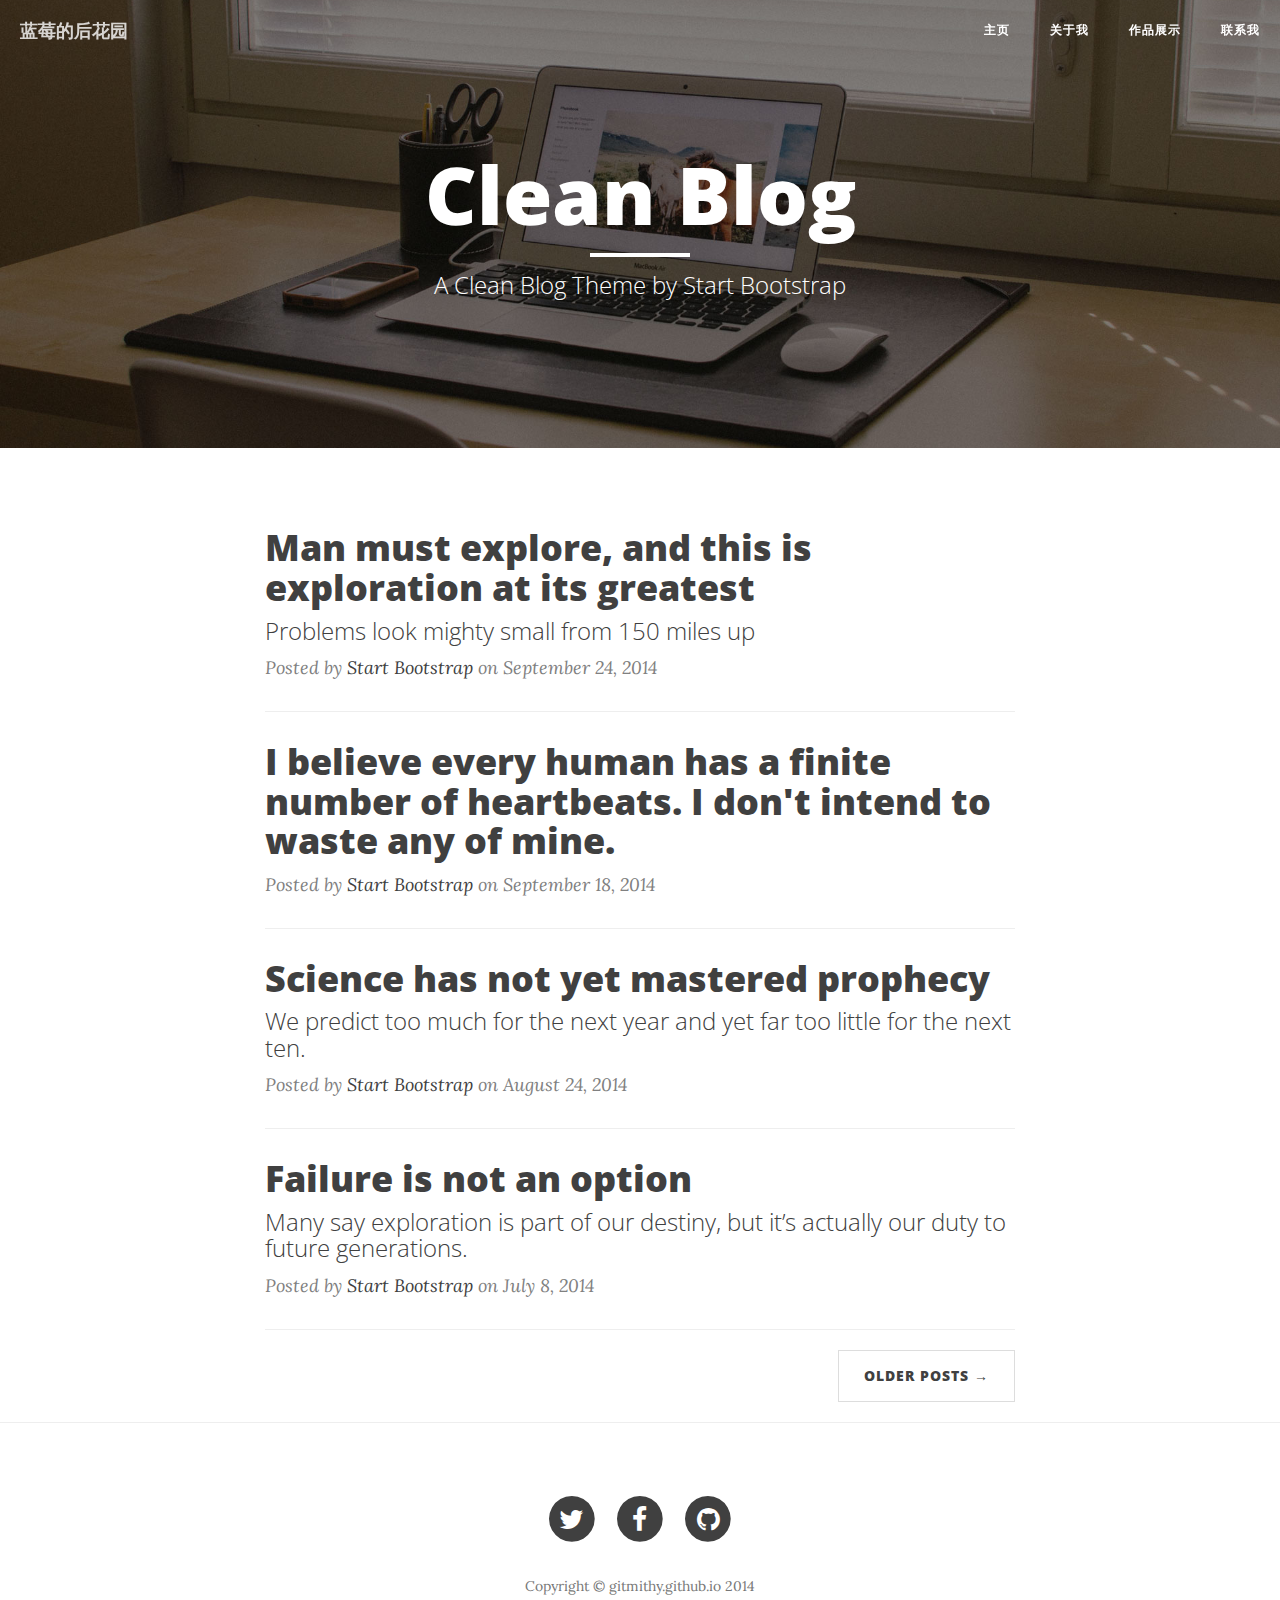
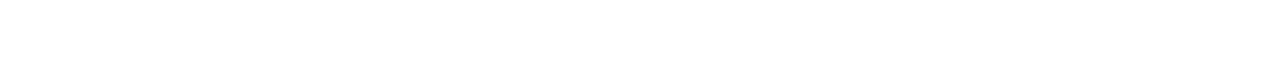
==== index.html @ e8bb73b5 "repair index" ====
<!DOCTYPE html>
<html lang="en">

<head>

    <meta charset="utf-8">
    <meta http-equiv="X-UA-Compatible" content="IE=edge">
    <meta name="viewport" content="width=device-width, initial-scale=1">
    <meta name="description" content="">
    <meta name="author" content="">

    <title>蓝莓铁匠</title>

    <!-- Bootstrap Core CSS -->
    <link href="css/bootstrap.min.css" rel="stylesheet">

    <!-- Custom CSS -->
    <link href="css/clean-blog.min.css" rel="stylesheet">

    <!-- Custom Fonts -->
    <link href="http://maxcdn.bootstrapcdn.com/font-awesome/4.1.0/css/font-awesome.min.css" rel="stylesheet" type="text/css">
    <link href='http://fonts.googleapis.com/css?family=Lora:400,700,400italic,700italic' rel='stylesheet' type='text/css'>
    <link href='http://fonts.googleapis.com/css?family=Open+Sans:300italic,400italic,600italic,700italic,800italic,400,300,600,700,800' rel='stylesheet' type='text/css'>

    <!-- HTML5 Shim and Respond.js IE8 support of HTML5 elements and media queries -->
    <!-- WARNING: Respond.js doesn't work if you view the page via file:// -->
    <!--[if lt IE 9]>
        <script src="https://oss.maxcdn.com/libs/html5shiv/3.7.0/html5shiv.js"></script>
        <script src="https://oss.maxcdn.com/libs/respond.js/1.4.2/respond.min.js"></script>
    <![endif]-->

</head>

<body>

    <!-- Navigation -->
    <nav class="navbar navbar-default navbar-custom navbar-fixed-top">
        <div class="container-fluid">
            <!-- Brand and toggle get grouped for better mobile display -->
            <div class="navbar-header page-scroll">
                <button type="button" class="navbar-toggle" data-toggle="collapse" data-target="#bs-example-navbar-collapse-1">
                    <span class="sr-only">Toggle navigation</span>
                    <span class="icon-bar"></span>
                    <span class="icon-bar"></span>
                    <span class="icon-bar"></span>
                </button>
                <a class="navbar-brand" href="index.html">蓝莓的后花园</a>
            </div>

            <!-- Collect the nav links, forms, and other content for toggling -->
            <div class="collapse navbar-collapse" id="bs-example-navbar-collapse-1">
                <ul class="nav navbar-nav navbar-right">
                    <li>
                        <a href="index.html">主页</a>
                    </li>
                    <li>
                        <a href="about.html">关于我</a>
                    </li>
                    <li>
                        <a href="post.html">作品展示</a>
                    </li>
                    <li>
                        <a href="contact.html">联系我</a>
                    </li>
                </ul>
            </div>
            <!-- /.navbar-collapse -->
        </div>
        <!-- /.container -->
    </nav>

    <!-- Page Header -->
    <!-- Set your background image for this header on the line below. -->
    <header class="intro-header" style="background-image: url('img/home-bg.jpg')">
        <div class="container">
            <div class="row">
                <div class="col-lg-8 col-lg-offset-2 col-md-10 col-md-offset-1">
                    <div class="site-heading">
                        <h1>Clean Blog</h1>
                        <hr class="small">
                        <span class="subheading">A Clean Blog Theme by Start Bootstrap</span>
                    </div>
                </div>
            </div>
        </div>
    </header>

    <!-- Main Content -->
    <div class="container">
        <div class="row">
            <div class="col-lg-8 col-lg-offset-2 col-md-10 col-md-offset-1">
                <div class="post-preview">
                    <a href="post.html">
                        <h2 class="post-title">
                            Man must explore, and this is exploration at its greatest
                        </h2>
                        <h3 class="post-subtitle">
                            Problems look mighty small from 150 miles up
                        </h3>
                    </a>
                    <p class="post-meta">Posted by <a href="#">Start Bootstrap</a> on September 24, 2014</p>
                </div>
                <hr>
                <div class="post-preview">
                    <a href="post.html">
                        <h2 class="post-title">
                            I believe every human has a finite number of heartbeats. I don't intend to waste any of mine.
                        </h2>
                    </a>
                    <p class="post-meta">Posted by <a href="#">Start Bootstrap</a> on September 18, 2014</p>
                </div>
                <hr>
                <div class="post-preview">
                    <a href="post.html">
                        <h2 class="post-title">
                            Science has not yet mastered prophecy
                        </h2>
                        <h3 class="post-subtitle">
                            We predict too much for the next year and yet far too little for the next ten.
                        </h3>
                    </a>
                    <p class="post-meta">Posted by <a href="#">Start Bootstrap</a> on August 24, 2014</p>
                </div>
                <hr>
                <div class="post-preview">
                    <a href="post.html">
                        <h2 class="post-title">
                            Failure is not an option
                        </h2>
                        <h3 class="post-subtitle">
                            Many say exploration is part of our destiny, but it’s actually our duty to future generations.
                        </h3>
                    </a>
                    <p class="post-meta">Posted by <a href="#">Start Bootstrap</a> on July 8, 2014</p>
                </div>
                <hr>
                <!-- Pager -->
                <ul class="pager">
                    <li class="next">
                        <a href="#">Older Posts &rarr;</a>
                    </li>
                </ul>
            </div>
        </div>
    </div>

    <hr>

    <!-- Footer -->
    <footer>
        <div class="container">
            <div class="row">
                <div class="col-lg-8 col-lg-offset-2 col-md-10 col-md-offset-1">
                    <ul class="list-inline text-center">
                        <li>
                            <a href="#">
                                <span class="fa-stack fa-lg">
                                    <i class="fa fa-circle fa-stack-2x"></i>
                                    <i class="fa fa-twitter fa-stack-1x fa-inverse"></i>
                                </span>
                            </a>
                        </li>
                        <li>
                            <a href="#">
                                <span class="fa-stack fa-lg">
                                    <i class="fa fa-circle fa-stack-2x"></i>
                                    <i class="fa fa-facebook fa-stack-1x fa-inverse"></i>
                                </span>
                            </a>
                        </li>
                        <li>
                            <a href="#">
                                <span class="fa-stack fa-lg">
                                    <i class="fa fa-circle fa-stack-2x"></i>
                                    <i class="fa fa-github fa-stack-1x fa-inverse"></i>
                                </span>
                            </a>
                        </li>
                    </ul>
                    <p class="copyright text-muted">Copyright &copy; gitmithy.github.io 2014</p>
                </div>
            </div>
        </div>
    </footer>

    <!-- jQuery -->
    <script src="js/jquery.js"></script>

    <!-- Bootstrap Core JavaScript -->
    <script src="js/bootstrap.min.js"></script>

    <!-- Custom Theme JavaScript -->
    <script src="js/clean-blog.min.js"></script>

</body>

</html>
---- css/clean-blog.min.css ----
/*!
 * Clean Blog v1.0.0 (http://startbootstrap.com)
 * Copyright 2014 Start Bootstrap
 * Licensed under Apache 2.0 (https://github.com/IronSummitMedia/startbootstrap/blob/gh-pages/LICENSE)
 */

body{font-family:Lora,'Times New Roman',serif;font-size:20px;color:#404040}p{line-height:1.5;margin:30px 0}p a{text-decoration:underline}h1,h2,h3,h4,h5,h6{font-family:'Open Sans','Helvetica Neue',Helvetica,Arial,sans-serif;font-weight:800}a{color:#404040}a:hover,a:focus{color:#0085a1}a img:hover,a img:focus{cursor:zoom-in}blockquote{color:gray;font-style:italic}hr.small{max-width:100px;margin:15px auto;border-width:4px;border-color:#fff}.navbar-custom{position:absolute;top:0;left:0;width:100%;z-index:3;font-family:'Open Sans','Helvetica Neue',Helvetica,Arial,sans-serif}.navbar-custom .navbar-brand{font-weight:800}.navbar-custom .nav li a{text-transform:uppercase;font-size:12px;font-weight:800;letter-spacing:1px}@media only screen and (min-width:768px){.navbar-custom{background:0 0;border-bottom:1px solid transparent}.navbar-custom .navbar-brand{color:#fff;padding:20px}.navbar-custom .navbar-brand:hover,.navbar-custom .navbar-brand:focus{color:rgba(255,255,255,.8)}.navbar-custom .nav li a{color:#fff;padding:20px}.navbar-custom .nav li a:hover,.navbar-custom .nav li a:focus{color:rgba(255,255,255,.8)}}@media only screen and (min-width:1170px){.navbar-custom{-webkit-transition:background-color .3s;-moz-transition:background-color .3s;transition:background-color .3s;-webkit-transform:translate3d(0,0,0);-moz-transform:translate3d(0,0,0);-ms-transform:translate3d(0,0,0);-o-transform:translate3d(0,0,0);transform:translate3d(0,0,0);-webkit-backface-visibility:hidden;backface-visibility:hidden}.navbar-custom.is-fixed{position:fixed;top:-61px;background-color:rgba(255,255,255,.9);border-bottom:1px solid #f2f2f2;-webkit-transition:-webkit-transform .3s;-moz-transition:-moz-transform .3s;transition:transform .3s}.navbar-custom.is-fixed .navbar-brand{color:#404040}.navbar-custom.is-fixed .navbar-brand:hover,.navbar-custom.is-fixed .navbar-brand:focus{color:#0085a1}.navbar-custom.is-fixed .nav li a{color:#404040}.navbar-custom.is-fixed .nav li a:hover,.navbar-custom.is-fixed .nav li a:focus{color:#0085a1}.navbar-custom.is-visible{-webkit-transform:translate3d(0,100%,0);-moz-transform:translate3d(0,100%,0);-ms-transform:translate3d(0,100%,0);-o-transform:translate3d(0,100%,0);transform:translate3d(0,100%,0)}}.intro-header{background-color:gray;background:no-repeat center center;background-attachment:scroll;-webkit-background-size:cover;-moz-background-size:cover;background-size:cover;-o-background-size:cover;margin-bottom:50px}.intro-header .site-heading,.intro-header .post-heading,.intro-header .page-heading{padding:100px 0 50px;color:#fff}@media only screen and (min-width:768px){.intro-header .site-heading,.intro-header .post-heading,.intro-header .page-heading{padding:150px 0}}.intro-header .site-heading,.intro-header .page-heading{text-align:center}.intro-header .site-heading h1,.intro-header .page-heading h1{margin-top:0;font-size:50px}.intro-header .site-heading .subheading,.intro-header .page-heading .subheading{font-size:24px;line-height:1.1;display:block;font-family:'Open Sans','Helvetica Neue',Helvetica,Arial,sans-serif;font-weight:300;margin:10px 0 0}@media only screen and (min-width:768px){.intro-header .site-heading h1,.intro-header .page-heading h1{font-size:80px}}.intro-header .post-heading h1{font-size:35px}.intro-header .post-heading .subheading,.intro-header .post-heading .meta{line-height:1.1;display:block}.intro-header .post-heading .subheading{font-family:'Open Sans','Helvetica Neue',Helvetica,Arial,sans-serif;font-size:24px;margin:10px 0 30px;font-weight:600}.intro-header .post-heading .meta{font-family:Lora,'Times New Roman',serif;font-style:italic;font-weight:300;font-size:20px}.intro-header .post-heading .meta a{color:#fff}@media only screen and (min-width:768px){.intro-header .post-heading h1{font-size:55px}.intro-header .post-heading .subheading{font-size:30px}}.post-preview>a{color:#404040}.post-preview>a:hover,.post-preview>a:focus{text-decoration:none;color:#0085a1}.post-preview>a>.post-title{font-size:30px;margin-top:30px;margin-bottom:10px}.post-preview>a>.post-subtitle{margin:0;font-weight:300;margin-bottom:10px}.post-preview>.post-meta{color:gray;font-size:18px;font-style:italic;margin-top:0}.post-preview>.post-meta>a{text-decoration:none;color:#404040}.post-preview>.post-meta>a:hover,.post-preview>.post-meta>a:focus{color:#0085a1;text-decoration:underline}@media only screen and (min-width:768px){.post-preview>a>.post-title{font-size:36px}}.section-heading{font-size:36px;margin-top:60px;font-weight:700}.caption{text-align:center;font-size:14px;padding:10px;font-style:italic;margin:0;display:block;border-bottom-right-radius:5px;border-bottom-left-radius:5px}footer{padding:50px 0 65px}footer .list-inline{margin:0;padding:0}footer .copyright{font-size:14px;text-align:center;margin-bottom:0}.floating-label-form-group{font-size:14px;position:relative;margin-bottom:0;padding-bottom:.5em;border-bottom:1px solid #eee}.floating-label-form-group input,.floating-label-form-group textarea{z-index:1;position:relative;padding-right:0;padding-left:0;border:none;border-radius:0;font-size:1.5em;background:0 0;box-shadow:none!important;resize:none}.floating-label-form-group label{display:block;z-index:0;position:relative;top:2em;margin:0;font-size:.85em;line-height:1.764705882em;vertical-align:middle;vertical-align:baseline;opacity:0;-webkit-transition:top .3s ease,opacity .3s ease;-moz-transition:top .3s ease,opacity .3s ease;-ms-transition:top .3s ease,opacity .3s ease;transition:top .3s ease,opacity .3s ease}.floating-label-form-group::not(:first-child){padding-left:14px;border-left:1px solid #eee}.floating-label-form-group-with-value label{top:0;opacity:1}.floating-label-form-group-with-focus label{color:#0085a1}form .row:first-child .floating-label-form-group{border-top:1px solid #eee}.btn{font-family:'Open Sans','Helvetica Neue',Helvetica,Arial,sans-serif;text-transform:uppercase;font-size:14px;font-weight:800;letter-spacing:1px;border-radius:0;padding:15px 25px}.btn-lg{font-size:16px;padding:25px 35px}.btn-default:hover,.btn-default:focus{background-color:#0085a1;border:1px solid #0085a1;color:#fff}.pager{margin:20px 0 0}.pager li>a,.pager li>span{font-family:'Open Sans','Helvetica Neue',Helvetica,Arial,sans-serif;text-transform:uppercase;font-size:14px;font-weight:800;letter-spacing:1px;padding:15px 25px;background-color:#fff;border-radius:0}.pager li>a:hover,.pager li>a:focus{color:#fff;background-color:#0085a1;border:1px solid #0085a1}.pager .disabled>a,.pager .disabled>a:hover,.pager .disabled>a:focus,.pager .disabled>span{color:gray;background-color:#404040;cursor:not-allowed}::-moz-selection{color:#fff;text-shadow:none;background:#0085a1}::selection{color:#fff;text-shadow:none;background:#0085a1}img::selection{color:#fff;background:0 0}img::-moz-selection{color:#fff;background:0 0}body{webkit-tap-highlight-color:#0085a1}
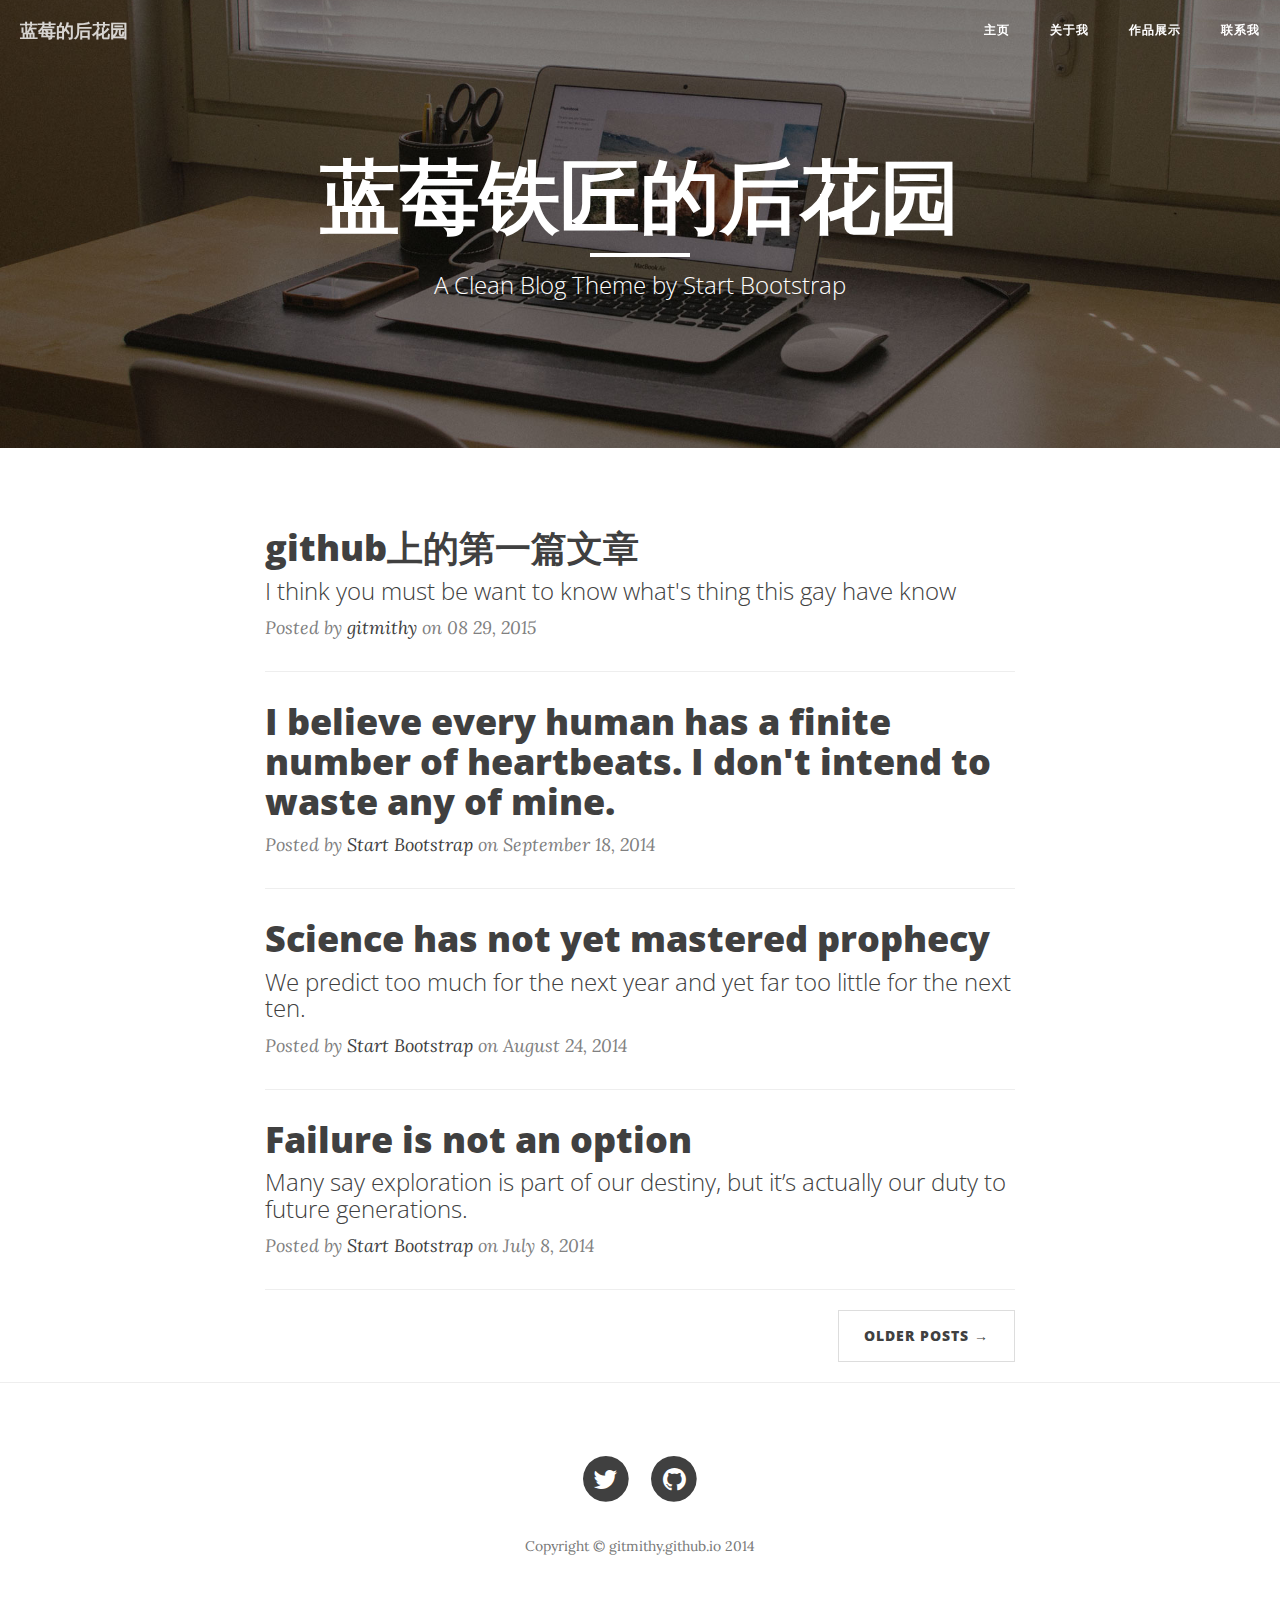
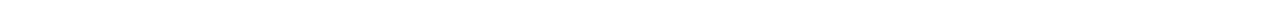
==== commit de7a65b3: "repair" ====
--- a/index.html
+++ b/index.html
@@ -76,7 +76,7 @@
             <div class="row">
                 <div class="col-lg-8 col-lg-offset-2 col-md-10 col-md-offset-1">
                     <div class="site-heading">
-                        <h1>Clean Blog</h1>
+                        <h1>蓝莓铁匠的后花园</h1>
                         <hr class="small">
                         <span class="subheading">A Clean Blog Theme by Start Bootstrap</span>
                     </div>
@@ -92,13 +92,13 @@
                 <div class="post-preview">
                     <a href="post.html">
                         <h2 class="post-title">
-                            Man must explore, and this is exploration at its greatest
+                            github上的第一篇文章
                         </h2>
                         <h3 class="post-subtitle">
-                            Problems look mighty small from 150 miles up
+                            I think you must be want to know what's thing this gay have know 
                         </h3>
                     </a>
-                    <p class="post-meta">Posted by <a href="#">Start Bootstrap</a> on September 24, 2014</p>
+                    <p class="post-meta">Posted by <a href="#">gitmithy</a> on 08 29, 2015</p>
                 </div>
                 <hr>
                 <div class="post-preview">
@@ -160,14 +160,7 @@
                                 </span>
                             </a>
                         </li>
-                        <li>
-                            <a href="#">
-                                <span class="fa-stack fa-lg">
-                                    <i class="fa fa-circle fa-stack-2x"></i>
-                                    <i class="fa fa-facebook fa-stack-1x fa-inverse"></i>
-                                </span>
-                            </a>
-                        </li>
+
                         <li>
                             <a href="#">
                                 <span class="fa-stack fa-lg">
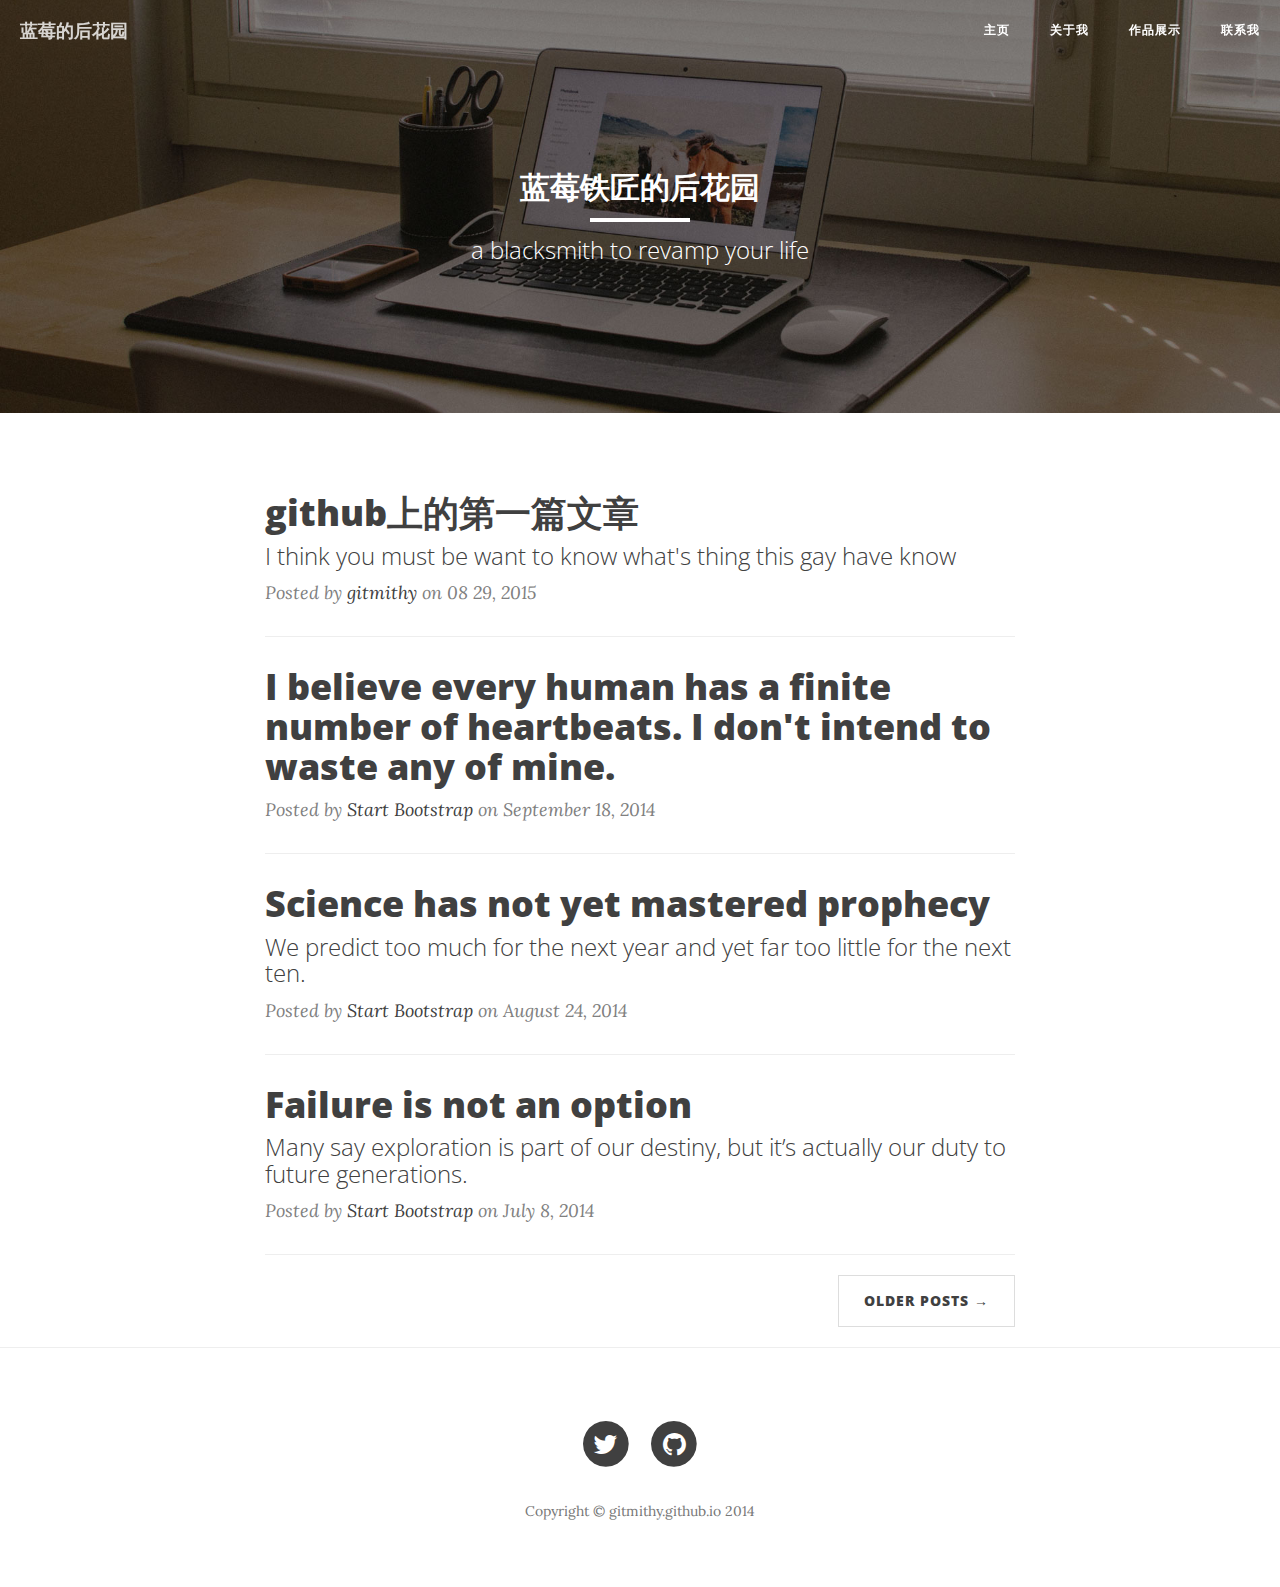
==== commit 72be0373: "repair" ====
--- a/index.html
+++ b/index.html
@@ -2,9 +2,10 @@
 <html lang="en">
 
 <head>
-
+	<link rel="shortcut icon" href="/favicon.ico">
     <meta charset="utf-8">
     <meta http-equiv="X-UA-Compatible" content="IE=edge">
+    	
     <meta name="viewport" content="width=device-width, initial-scale=1">
     <meta name="description" content="">
     <meta name="author" content="">
@@ -76,9 +77,9 @@
             <div class="row">
                 <div class="col-lg-8 col-lg-offset-2 col-md-10 col-md-offset-1">
                     <div class="site-heading">
-                        <h1>蓝莓铁匠的后花园</h1>
+                        <h2>蓝莓铁匠的后花园</h2>
                         <hr class="small">
-                        <span class="subheading">A Clean Blog Theme by Start Bootstrap</span>
+                        <span class="subheading">a blacksmith to revamp your life</span>
                     </div>
                 </div>
             </div>
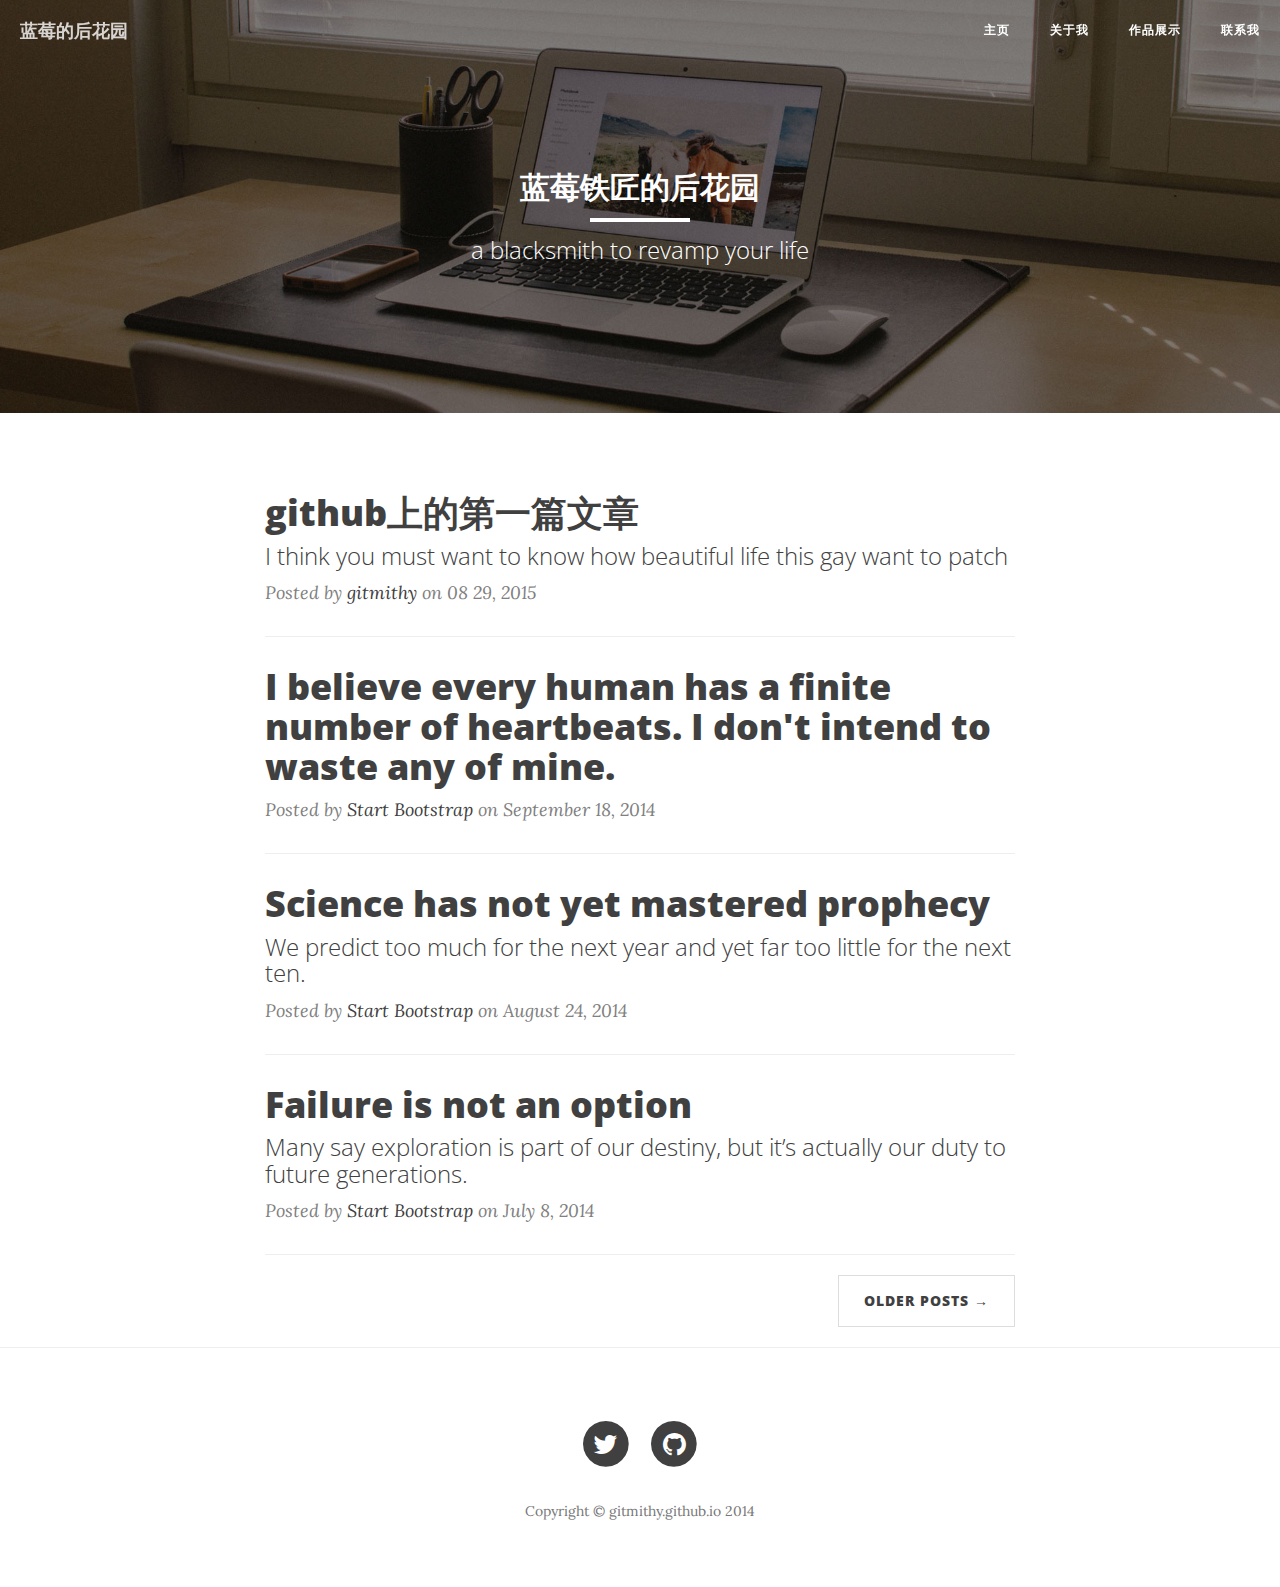
==== commit b1f8b8ba: "add" ====
--- a/index.html
+++ b/index.html
@@ -96,7 +96,7 @@
                             github上的第一篇文章
                         </h2>
                         <h3 class="post-subtitle">
-                            I think you must be want to know what's thing this gay have know 
+                            I think you must want to know how beautiful life this gay want to patch  
                         </h3>
                     </a>
                     <p class="post-meta">Posted by <a href="#">gitmithy</a> on 08 29, 2015</p>
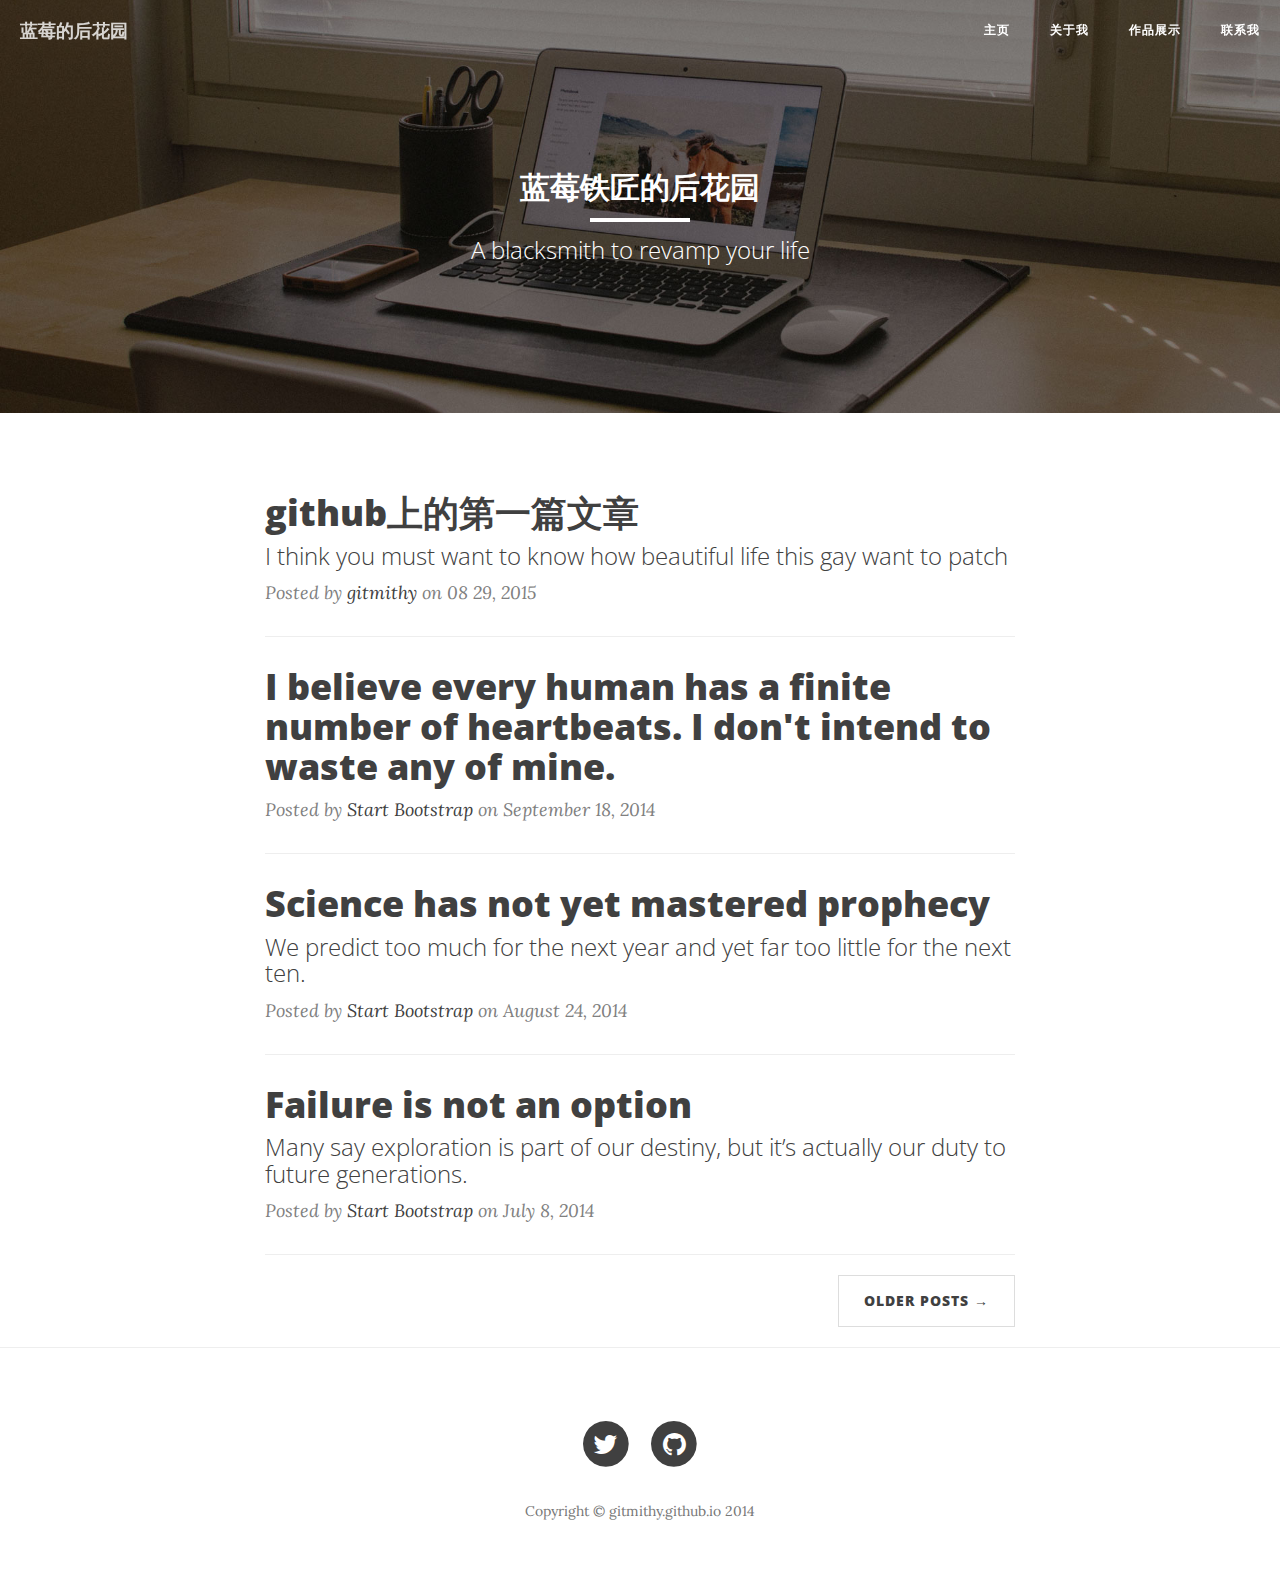
==== commit 92d06270: "add" ====
--- a/index.html
+++ b/index.html
@@ -79,7 +79,7 @@
                     <div class="site-heading">
                         <h2>蓝莓铁匠的后花园</h2>
                         <hr class="small">
-                        <span class="subheading">a blacksmith to revamp your life</span>
+                        <span class="subheading">A blacksmith to revamp your life</span>
                     </div>
                 </div>
             </div>
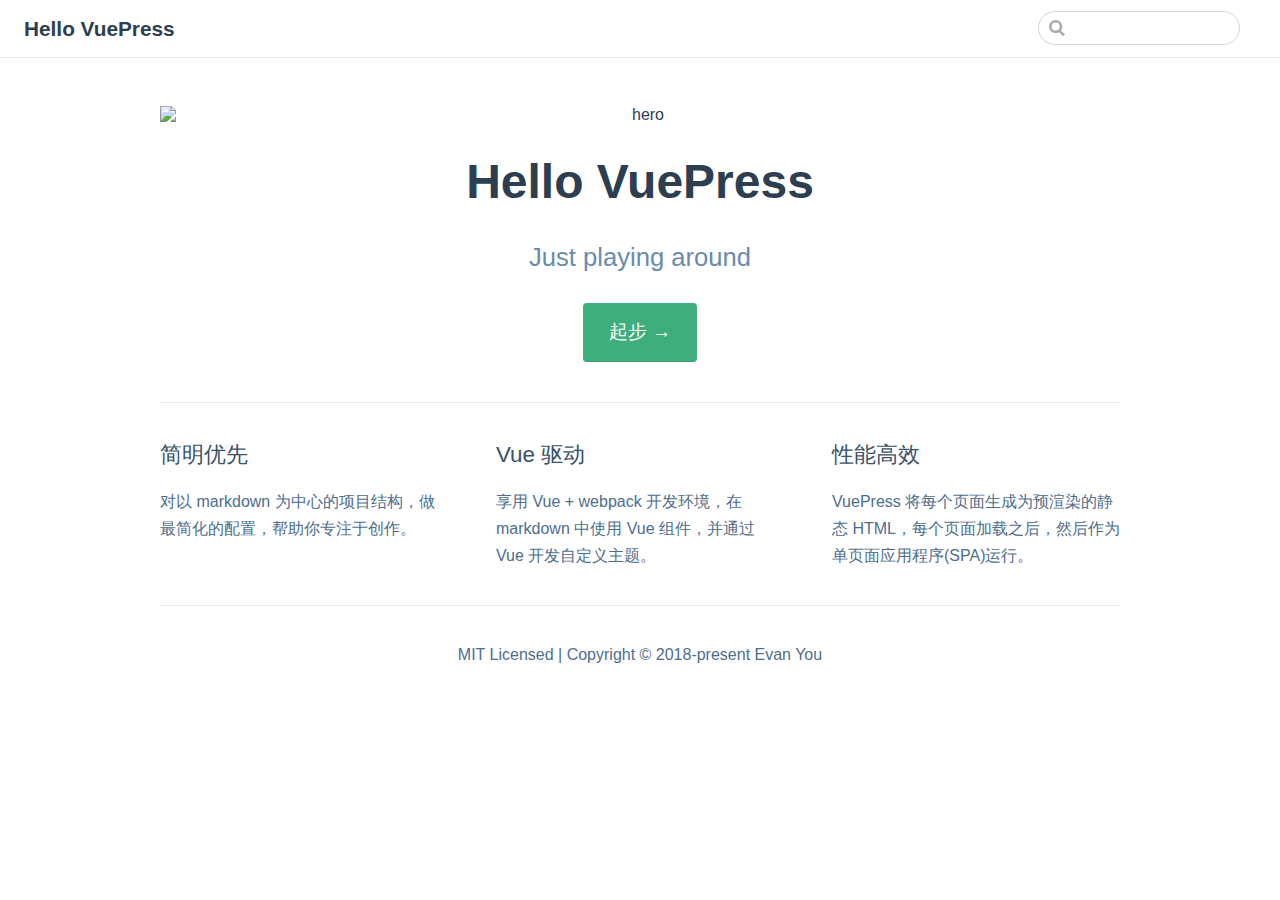
==== commit cea5b4b3: "new vue press" ====
--- a/index.html
+++ b/index.html
@@ -1,191 +1,21 @@
 <!DOCTYPE html>
-<html lang="en">
-
-<head>
-	<link rel="shortcut icon" href="/favicon.ico">
+<html lang="en-US">
+  <head>
     <meta charset="utf-8">
-    <meta http-equiv="X-UA-Compatible" content="IE=edge">
-    	
-    <meta name="viewport" content="width=device-width, initial-scale=1">
-    <meta name="description" content="">
-    <meta name="author" content="">
-
-    <title>蓝莓铁匠</title>
-
-    <!-- Bootstrap Core CSS -->
-    <link href="css/bootstrap.min.css" rel="stylesheet">
-
-    <!-- Custom CSS -->
-    <link href="css/clean-blog.min.css" rel="stylesheet">
-
-    <!-- Custom Fonts -->
-    <link href="http://maxcdn.bootstrapcdn.com/font-awesome/4.1.0/css/font-awesome.min.css" rel="stylesheet" type="text/css">
-    <link href='http://fonts.googleapis.com/css?family=Lora:400,700,400italic,700italic' rel='stylesheet' type='text/css'>
-    <link href='http://fonts.googleapis.com/css?family=Open+Sans:300italic,400italic,600italic,700italic,800italic,400,300,600,700,800' rel='stylesheet' type='text/css'>
-
-    <!-- HTML5 Shim and Respond.js IE8 support of HTML5 elements and media queries -->
-    <!-- WARNING: Respond.js doesn't work if you view the page via file:// -->
-    <!--[if lt IE 9]>
-        <script src="https://oss.maxcdn.com/libs/html5shiv/3.7.0/html5shiv.js"></script>
-        <script src="https://oss.maxcdn.com/libs/respond.js/1.4.2/respond.min.js"></script>
-    <![endif]-->
-
-</head>
-
-<body>
-
-    <!-- Navigation -->
-    <nav class="navbar navbar-default navbar-custom navbar-fixed-top">
-        <div class="container-fluid">
-            <!-- Brand and toggle get grouped for better mobile display -->
-            <div class="navbar-header page-scroll">
-                <button type="button" class="navbar-toggle" data-toggle="collapse" data-target="#bs-example-navbar-collapse-1">
-                    <span class="sr-only">Toggle navigation</span>
-                    <span class="icon-bar"></span>
-                    <span class="icon-bar"></span>
-                    <span class="icon-bar"></span>
-                </button>
-                <a class="navbar-brand" href="index.html">蓝莓的后花园</a>
-            </div>
-
-            <!-- Collect the nav links, forms, and other content for toggling -->
-            <div class="collapse navbar-collapse" id="bs-example-navbar-collapse-1">
-                <ul class="nav navbar-nav navbar-right">
-                    <li>
-                        <a href="index.html">主页</a>
-                    </li>
-                    <li>
-                        <a href="about.html">关于我</a>
-                    </li>
-                    <li>
-                        <a href="post.html">作品展示</a>
-                    </li>
-                    <li>
-                        <a href="contact.html">联系我</a>
-                    </li>
-                </ul>
-            </div>
-            <!-- /.navbar-collapse -->
-        </div>
-        <!-- /.container -->
-    </nav>
-
-    <!-- Page Header -->
-    <!-- Set your background image for this header on the line below. -->
-    <header class="intro-header" style="background-image: url('img/home-bg.jpg')">
-        <div class="container">
-            <div class="row">
-                <div class="col-lg-8 col-lg-offset-2 col-md-10 col-md-offset-1">
-                    <div class="site-heading">
-                        <h2>蓝莓铁匠的后花园</h2>
-                        <hr class="small">
-                        <span class="subheading">A blacksmith to revamp your life</span>
-                    </div>
-                </div>
-            </div>
-        </div>
-    </header>
-
-    <!-- Main Content -->
-    <div class="container">
-        <div class="row">
-            <div class="col-lg-8 col-lg-offset-2 col-md-10 col-md-offset-1">
-                <div class="post-preview">
-                    <a href="post.html">
-                        <h2 class="post-title">
-                            github上的第一篇文章
-                        </h2>
-                        <h3 class="post-subtitle">
-                            I think you must want to know how beautiful life this gay want to patch  
-                        </h3>
-                    </a>
-                    <p class="post-meta">Posted by <a href="#">gitmithy</a> on 08 29, 2015</p>
-                </div>
-                <hr>
-                <div class="post-preview">
-                    <a href="post.html">
-                        <h2 class="post-title">
-                            I believe every human has a finite number of heartbeats. I don't intend to waste any of mine.
-                        </h2>
-                    </a>
-                    <p class="post-meta">Posted by <a href="#">Start Bootstrap</a> on September 18, 2014</p>
-                </div>
-                <hr>
-                <div class="post-preview">
-                    <a href="post.html">
-                        <h2 class="post-title">
-                            Science has not yet mastered prophecy
-                        </h2>
-                        <h3 class="post-subtitle">
-                            We predict too much for the next year and yet far too little for the next ten.
-                        </h3>
-                    </a>
-                    <p class="post-meta">Posted by <a href="#">Start Bootstrap</a> on August 24, 2014</p>
-                </div>
-                <hr>
-                <div class="post-preview">
-                    <a href="post.html">
-                        <h2 class="post-title">
-                            Failure is not an option
-                        </h2>
-                        <h3 class="post-subtitle">
-                            Many say exploration is part of our destiny, but it’s actually our duty to future generations.
-                        </h3>
-                    </a>
-                    <p class="post-meta">Posted by <a href="#">Start Bootstrap</a> on July 8, 2014</p>
-                </div>
-                <hr>
-                <!-- Pager -->
-                <ul class="pager">
-                    <li class="next">
-                        <a href="#">Older Posts &rarr;</a>
-                    </li>
-                </ul>
-            </div>
-        </div>
-    </div>
-
-    <hr>
-
-    <!-- Footer -->
-    <footer>
-        <div class="container">
-            <div class="row">
-                <div class="col-lg-8 col-lg-offset-2 col-md-10 col-md-offset-1">
-                    <ul class="list-inline text-center">
-                        <li>
-                            <a href="#">
-                                <span class="fa-stack fa-lg">
-                                    <i class="fa fa-circle fa-stack-2x"></i>
-                                    <i class="fa fa-twitter fa-stack-1x fa-inverse"></i>
-                                </span>
-                            </a>
-                        </li>
-
-                        <li>
-                            <a href="#">
-                                <span class="fa-stack fa-lg">
-                                    <i class="fa fa-circle fa-stack-2x"></i>
-                                    <i class="fa fa-github fa-stack-1x fa-inverse"></i>
-                                </span>
-                            </a>
-                        </li>
-                    </ul>
-                    <p class="copyright text-muted">Copyright &copy; gitmithy.github.io 2014</p>
-                </div>
-            </div>
-        </div>
-    </footer>
-
-    <!-- jQuery -->
-    <script src="js/jquery.js"></script>
-
-    <!-- Bootstrap Core JavaScript -->
-    <script src="js/bootstrap.min.js"></script>
-
-    <!-- Custom Theme JavaScript -->
-    <script src="js/clean-blog.min.js"></script>
-
-</body>
-
+    <meta name="viewport" content="width=device-width,initial-scale=1">
+    <title>Hello VuePress</title>
+    <meta name="description" content="Just playing around">
+    
+    
+    <link rel="preload" href="/assets/css/0.styles.f4d1200b.css" as="style"><link rel="preload" href="/assets/js/app.afc4ded5.js" as="script"><link rel="preload" href="/assets/js/3.95714776.js" as="script"><link rel="prefetch" href="/assets/js/2.624bd1cd.js"><link rel="prefetch" href="/assets/js/4.b741e983.js">
+    <link rel="stylesheet" href="/assets/css/0.styles.f4d1200b.css">
+  </head>
+  <body>
+    <div id="app" data-server-rendered="true"><div class="theme-container no-sidebar"><header class="navbar"><div class="sidebar-button"><svg xmlns="http://www.w3.org/2000/svg" aria-hidden="true" role="img" viewBox="0 0 448 512" class="icon"><path fill="currentColor" d="M436 124H12c-6.627 0-12-5.373-12-12V80c0-6.627 5.373-12 12-12h424c6.627 0 12 5.373 12 12v32c0 6.627-5.373 12-12 12zm0 160H12c-6.627 0-12-5.373-12-12v-32c0-6.627 5.373-12 12-12h424c6.627 0 12 5.373 12 12v32c0 6.627-5.373 12-12 12zm0 160H12c-6.627 0-12-5.373-12-12v-32c0-6.627 5.373-12 12-12h424c6.627 0 12 5.373 12 12v32c0 6.627-5.373 12-12 12z"></path></svg></div> <a href="/" class="home-link router-link-exact-active router-link-active"><!----> <span class="site-name">Hello VuePress</span></a> <div class="links" style="max-width:nullpx;"><div class="search-box"><input aria-label="Search" autocomplete="off" spellcheck="false" value=""> <!----></div> <!----></div></header> <div class="sidebar-mask"></div> <div class="sidebar"><!---->  <!----> </div> <div class="home"><div class="hero"><img src="/hero.png" alt="hero"> <h1>Hello VuePress</h1> <p class="description">
+      Just playing around
+    </p> <p class="action"><a href="/guide/" class="nav-link action-button">起步 →</a></p></div> <div class="features"><div class="feature"><h2>简明优先</h2> <p>对以 markdown 为中心的项目结构，做最简化的配置，帮助你专注于创作。</p></div><div class="feature"><h2>Vue 驱动</h2> <p>享用 Vue + webpack 开发环境，在 markdown 中使用 Vue 组件，并通过 Vue 开发自定义主题。</p></div><div class="feature"><h2>性能高效</h2> <p>VuePress 将每个页面生成为预渲染的静态 HTML，每个页面加载之后，然后作为单页面应用程序(SPA)运行。</p></div></div> <div class="content custom"></div> <div class="footer">
+    MIT Licensed | Copyright © 2018-present Evan You
+  </div></div> <!----></div></div>
+    <script src="/assets/js/app.afc4ded5.js" defer></script><script src="/assets/js/3.95714776.js" defer></script>
+  </body>
 </html>
--- a/assets/css/0.styles.f4d1200b.css
+++ b/assets/css/0.styles.f4d1200b.css
@@ -0,0 +1 @@
+.home{padding:3.6rem 2rem 0;max-width:960px;margin:0 auto}.home .hero{text-align:center}.home .hero img{max-width:100%;max-height:280px;display:block;margin:3rem auto 1.5rem}.home .hero h1{font-size:3rem}.home .hero .action,.home .hero .description,.home .hero h1{margin:1.8rem auto}.home .hero .description{max-width:35rem;font-size:1.6rem;line-height:1.3;color:#6a8bad}.home .hero .action-button{display:inline-block;font-size:1.2rem;color:#fff;background-color:#3eaf7c;padding:.8rem 1.6rem;border-radius:4px;transition:background-color .1s ease;box-sizing:border-box;border-bottom:1px solid #389d70}.home .hero .action-button:hover{background-color:#4abf8a}.home .features{border-top:1px solid #eaecef;padding:1.2rem 0;margin-top:2.5rem;display:flex;flex-wrap:wrap;align-items:flex-start;align-content:stretch;justify-content:space-between}.home .feature{flex-grow:1;flex-basis:30%;max-width:30%}.home .feature h2{font-size:1.4rem;font-weight:500;border-bottom:none;padding-bottom:0;color:#3a5169}.home .feature p{color:#4e6e8e}.home .footer{padding:2.5rem;border-top:1px solid #eaecef;text-align:center;color:#4e6e8e}@media (max-width:719px){.home .features{flex-direction:column}.home .feature{max-width:100%;padding:0 2.5rem}}@media (max-width:419px){.home{padding-left:1.5rem;padding-right:1.5rem}.home .hero img{max-height:210px;margin:2rem auto 1.2rem}.home .hero h1{font-size:2rem}.home .hero .action,.home .hero .description,.home .hero h1{margin:1.2rem auto}.home .hero .description{font-size:1.2rem}.home .hero .action-button{font-size:1rem;padding:.6rem 1.2rem}.home .feature h2{font-size:1.25rem}}.badge[data-v-3a920b1b]{display:inline-block;font-size:14px;height:18px;line-height:18px;border-radius:3px;padding:0 6px;color:#fff;margin-right:5px;background-color:#42b983}.badge.middle[data-v-3a920b1b]{vertical-align:middle}.badge.top[data-v-3a920b1b]{vertical-align:top}.badge.green[data-v-3a920b1b],.badge.tip[data-v-3a920b1b]{background-color:#42b983}.badge.error[data-v-3a920b1b]{background-color:#da5961}.badge.warn[data-v-3a920b1b],.badge.warning[data-v-3a920b1b],.badge.yellow[data-v-3a920b1b]{background-color:#e7c000}.search-box{display:inline-block;position:relative;margin-right:1rem}.search-box input{cursor:text;width:10rem;color:#4e6e8e;display:inline-block;border:1px solid #cfd4db;border-radius:2rem;font-size:.9rem;line-height:2rem;padding:0 .5rem 0 2rem;outline:none;transition:all .2s ease;background:#fff url(/assets/img/search.83621669.svg) .6rem .5rem no-repeat;background-size:1rem}.search-box input:focus{cursor:auto;border-color:#3eaf7c}.search-box .suggestions{background:#fff;width:20rem;position:absolute;top:1.5rem;border:1px solid #cfd4db;border-radius:6px;padding:.4rem;list-style-type:none}.search-box .suggestions.align-right{right:0}.search-box .suggestion{line-height:1.4;padding:.4rem .6rem;border-radius:4px;cursor:pointer}.search-box .suggestion a{white-space:normal;color:#5d82a6}.search-box .suggestion a .page-title{font-weight:600}.search-box .suggestion a .header{font-size:.9em;margin-left:.25em}.search-box .suggestion.focused{background-color:#f3f4f5}.search-box .suggestion.focused a{color:#3eaf7c}@media (max-width:959px){.search-box input{cursor:pointer;width:0;border-color:transparent;position:relative}.search-box input:focus{cursor:text;left:0;width:10rem}}@media (max-width:959px) and (min-width:719px){.search-box .suggestions{left:0}}@media (max-width:719px){.search-box{margin-right:0}.search-box input{left:1rem}.search-box .suggestions{right:0}}@media (max-width:419px){.search-box .suggestions{width:calc(100vw - 4rem)}.search-box input:focus{width:8rem}}.dropdown-enter,.dropdown-leave-to{height:0!important}.dropdown-wrapper{cursor:pointer}.dropdown-wrapper .dropdown-title{display:block}.dropdown-wrapper .dropdown-title:hover{border-color:transparent}.dropdown-wrapper .dropdown-title .arrow{vertical-align:middle;margin-top:-1px;margin-left:.4rem}.dropdown-wrapper .nav-dropdown .dropdown-item{color:inherit;line-height:1.7rem}.dropdown-wrapper .nav-dropdown .dropdown-item h4{margin:.45rem 0 0;border-top:1px solid #eee;padding:.45rem 1.5rem 0 1.25rem}.dropdown-wrapper .nav-dropdown .dropdown-item .dropdown-subitem-wrapper{padding:0;list-style:none}.dropdown-wrapper .nav-dropdown .dropdown-item .dropdown-subitem-wrapper .dropdown-subitem{font-size:.9em}.dropdown-wrapper .nav-dropdown .dropdown-item a{display:block;line-height:1.7rem;position:relative;border-bottom:none;font-weight:400;margin-bottom:0;padding:0 1.5rem 0 1.25rem}.dropdown-wrapper .nav-dropdown .dropdown-item a.router-link-active,.dropdown-wrapper .nav-dropdown .dropdown-item a:hover{color:#3eaf7c}.dropdown-wrapper .nav-dropdown .dropdown-item a.router-link-active:after{content:"";width:0;height:0;border-left:5px solid #3eaf7c;border-top:3px solid transparent;border-bottom:3px solid transparent;position:absolute;top:calc(50% - 2px);left:9px}.dropdown-wrapper .nav-dropdown .dropdown-item:first-child h4{margin-top:0;padding-top:0;border-top:0}@media (max-width:719px){.dropdown-wrapper.open .dropdown-title{margin-bottom:.5rem}.dropdown-wrapper .nav-dropdown{transition:height .1s ease-out;overflow:hidden}.dropdown-wrapper .nav-dropdown .dropdown-item h4{border-top:0;margin-top:0;padding-top:0}.dropdown-wrapper .nav-dropdown .dropdown-item>a,.dropdown-wrapper .nav-dropdown .dropdown-item h4{font-size:15px;line-height:2rem}.dropdown-wrapper .nav-dropdown .dropdown-item .dropdown-subitem{font-size:14px;padding-left:1rem}}@media (min-width:719px){.dropdown-wrapper{height:1.8rem}.dropdown-wrapper:hover .nav-dropdown{display:block!important}.dropdown-wrapper .dropdown-title .arrow{border-left:4px solid transparent;border-right:4px solid transparent;border-top:6px solid #ccc;border-bottom:0}.dropdown-wrapper .nav-dropdown{display:none;height:auto!important;box-sizing:border-box;max-height:calc(100vh - 2.7rem);overflow-y:auto;position:absolute;top:100%;right:0;background-color:#fff;padding:.6rem 0;border:1px solid #ddd;border-bottom-color:#ccc;text-align:left;border-radius:.25rem;white-space:nowrap;margin:0}}.nav-links{display:inline-block}.nav-links a{line-height:1.4rem;color:inherit}.nav-links a.router-link-active,.nav-links a:hover{color:#3eaf7c}.nav-links .nav-item{position:relative;display:inline-block;margin-left:1.5rem;line-height:2rem}.nav-links .nav-item:first-child{margin-left:0}.nav-links .repo-link{margin-left:1.5rem}@media (max-width:719px){.nav-links .nav-item,.nav-links .repo-link{margin-left:0}}@media (min-width:719px){.nav-links a.router-link-active,.nav-links a:hover{color:#2c3e50}.nav-item>a:not(.external).router-link-active,.nav-item>a:not(.external):hover{margin-bottom:-2px;border-bottom:2px solid #46bd87}}.navbar{padding:.7rem 1.5rem;line-height:2.2rem;position:relative}.navbar a,.navbar img,.navbar span{display:inline-block}.navbar .logo{height:2.2rem;min-width:2.2rem;margin-right:.8rem;vertical-align:top}.navbar .site-name{font-size:1.3rem;font-weight:600;color:#2c3e50;position:relative}.navbar .links{padding-left:1.5rem;box-sizing:border-box;background-color:#fff;white-space:nowrap;font-size:.9rem;position:absolute;right:1.5rem;top:.7rem;display:flex}.navbar .links .search-box{flex:0 0 auto;vertical-align:top}.navbar .links .nav-links{flex:1}@media (max-width:719px){.navbar{padding-left:4rem}.navbar .can-hide{display:none}.navbar .links{padding-left:1.5rem}}.page-edit,.page-nav{max-width:740px;margin:0 auto;padding:2rem 2.5rem}@media (max-width:959px){.page-edit,.page-nav{padding:2rem}}@media (max-width:419px){.page-edit,.page-nav{padding:1.5rem}}.page{padding-bottom:2rem}.page-edit{padding-top:1rem;padding-bottom:1rem;overflow:auto}.page-edit .edit-link{display:inline-block}.page-edit .edit-link a{color:#4e6e8e;margin-right:.25rem}.page-edit .last-updated{float:right;font-size:.9em}.page-edit .last-updated .prefix{font-weight:500;color:#4e6e8e}.page-edit .last-updated .time{font-weight:400;color:#aaa}.page-nav{padding-top:1rem;padding-bottom:0}.page-nav .inner{min-height:2rem;margin-top:0;border-top:1px solid #eaecef;padding-top:1rem;overflow:auto}.page-nav .next{float:right}@media (max-width:719px){.page-edit .edit-link{margin-bottom:.5rem}.page-edit .last-updated{font-size:.8em;float:none;text-align:left}}.sidebar-button{display:none;width:1.25rem;height:1.25rem;position:absolute;padding:.6rem;top:.6rem;left:1rem;cursor:pointer}.sidebar-button .icon{display:block;width:1.25rem;height:1.25rem}@media (max-width:719px){.sidebar-button{display:block}}.sidebar-group:not(.first){margin-top:1em}.sidebar-group .sidebar-group{padding-left:.5em}.sidebar-group:not(.collapsable) .sidebar-heading{cursor:auto;color:inherit}.sidebar-heading{color:#999;transition:color .15s ease;cursor:pointer;font-size:1.1em;font-weight:700;padding:0 1.5rem;margin-top:0;margin-bottom:.5rem}.sidebar-heading.open,.sidebar-heading:hover{color:inherit}.sidebar-heading .arrow{position:relative;top:-.12em;left:.5em}.sidebar-heading:.open .arrow{top:-.18em}.sidebar-group-items{transition:height .1s ease-out;overflow:hidden}.sidebar ul{padding:0;margin:0;list-style-type:none}.sidebar a{display:inline-block}.sidebar .nav-links{display:none;border-bottom:1px solid #eaecef;padding:.5rem 0 .75rem 0}.sidebar .nav-links a{font-weight:600}.sidebar .nav-links .nav-item,.sidebar .nav-links .repo-link{display:block;line-height:1.25rem;font-size:1.1em;padding:.5rem 0 .5rem 1.5rem}.sidebar .sidebar-links{padding:1.5rem 0}@media (max-width:719px){.sidebar .nav-links{display:block}.sidebar .nav-links .dropdown-wrapper .nav-dropdown .dropdown-item a.router-link-active:after{top:calc(1rem - 2px)}.sidebar .sidebar-links{padding:1rem 0}}.sw-update-popup{position:fixed;right:1em;bottom:1em;padding:1em;border:1px solid #3eaf7c;border-radius:3px;background:#fff;box-shadow:0 4px 16px rgba(0,0,0,.5);text-align:center}.sw-update-popup button{margin-top:.5em;padding:.25em 2em}.sw-update-popup-enter-active,.sw-update-popup-leave-active{transition:opacity .3s,transform .3s}.sw-update-popup-enter,.sw-update-popup-leave-to{opacity:0;transform:translateY(50%) scale(.5)}code[class*=language-],pre[class*=language-]{color:#ccc;background:none;font-family:Consolas,Monaco,Andale Mono,Ubuntu Mono,monospace;font-size:1em;text-align:left;white-space:pre;word-spacing:normal;word-break:normal;word-wrap:normal;line-height:1.5;tab-size:4;hyphens:none}pre[class*=language-]{padding:1em;margin:.5em 0;overflow:auto}:not(pre)>code[class*=language-],pre[class*=language-]{background:#2d2d2d}:not(pre)>code[class*=language-]{padding:.1em;border-radius:.3em;white-space:normal}.token.block-comment,.token.cdata,.token.comment,.token.doctype,.token.prolog{color:#999}.token.punctuation{color:#ccc}.token.attr-name,.token.deleted,.token.namespace,.token.tag{color:#e2777a}.token.function-name{color:#6196cc}.token.boolean,.token.function,.token.number{color:#f08d49}.token.class-name,.token.constant,.token.property,.token.symbol{color:#f8c555}.token.atrule,.token.builtin,.token.important,.token.keyword,.token.selector{color:#cc99cd}.token.attr-value,.token.char,.token.regex,.token.string,.token.variable{color:#7ec699}.token.entity,.token.operator,.token.url{color:#67cdcc}.token.bold,.token.important{font-weight:700}.token.italic{font-style:italic}.token.entity{cursor:help}.token.inserted{color:green}#nprogress{pointer-events:none}#nprogress .bar{background:#3eaf7c;position:fixed;z-index:1031;top:0;left:0;width:100%;height:2px}#nprogress .peg{display:block;position:absolute;right:0;width:100px;height:100%;box-shadow:0 0 10px #3eaf7c,0 0 5px #3eaf7c;opacity:1;transform:rotate(3deg) translateY(-4px)}#nprogress .spinner{display:block;position:fixed;z-index:1031;top:15px;right:15px}#nprogress .spinner-icon{width:18px;height:18px;box-sizing:border-box;border:2px solid transparent;border-top-color:#3eaf7c;border-left-color:#3eaf7c;border-radius:50%;animation:nprogress-spinner .4s linear infinite}.nprogress-custom-parent{overflow:hidden;position:relative}.nprogress-custom-parent #nprogress .bar,.nprogress-custom-parent #nprogress .spinner{position:absolute}@keyframes nprogress-spinner{0%{transform:rotate(0deg)}to{transform:rotate(1turn)}}.content code{color:#476582;padding:.25rem .5rem;margin:0;font-size:.85em;background-color:rgba(27,31,35,.05);border-radius:3px}.content pre,.content pre[class*=language-]{line-height:1.4;padding:1.25rem 1.5rem;margin:.85rem 0;background-color:#282c34;border-radius:6px;overflow:auto}.content pre[class*=language-] code,.content pre code{color:#fff;padding:0;background-color:transparent;border-radius:0}div[class*=language-]{position:relative;background-color:#282c34;border-radius:6px}div[class*=language-] .highlight-lines{-webkit-user-select:none;-moz-user-select:none;-ms-user-select:none;user-select:none;padding-top:1.3rem;position:absolute;top:0;left:0;width:100%;line-height:1.4}div[class*=language-] .highlight-lines .highlighted{background-color:rgba(0,0,0,.66)}div[class*=language-] pre,div[class*=language-] pre[class*=language-]{background:transparent;position:relative;z-index:1}div[class*=language-]:before{position:absolute;z-index:3;top:.8em;right:1em;font-size:.75rem;color:hsla(0,0%,100%,.4)}div[class*=language-]:not(.line-numbers-mode) .line-numbers-wrapper{display:none}div[class*=language-].line-numbers-mode .highlight-lines .highlighted{position:relative}div[class*=language-].line-numbers-mode .highlight-lines .highlighted:before{content:" ";position:absolute;z-index:3;left:0;top:0;display:block;width:3.5rem;height:100%;background-color:rgba(0,0,0,.66)}div[class*=language-].line-numbers-mode pre{padding-left:4.5rem;vertical-align:middle}div[class*=language-].line-numbers-mode .line-numbers-wrapper{position:absolute;top:0;width:3.5rem;text-align:center;color:hsla(0,0%,100%,.3);padding:1.25rem 0;line-height:1.4}div[class*=language-].line-numbers-mode .line-numbers-wrapper .line-number,div[class*=language-].line-numbers-mode .line-numbers-wrapper br{-webkit-user-select:none;-moz-user-select:none;-ms-user-select:none;user-select:none}div[class*=language-].line-numbers-mode .line-numbers-wrapper .line-number{position:relative;z-index:4;font-size:.85em}div[class*=language-].line-numbers-mode:after{content:"";position:absolute;z-index:2;top:0;left:0;width:3.5rem;height:100%;border-radius:6px 0 0 6px;border-right:1px solid rgba(0,0,0,.66);background-color:#282c34}div[class~=language-js]:before{content:"js"}div[class~=language-ts]:before{content:"ts"}div[class~=language-html]:before{content:"html"}div[class~=language-md]:before{content:"md"}div[class~=language-vue]:before{content:"vue"}div[class~=language-css]:before{content:"css"}div[class~=language-sass]:before{content:"sass"}div[class~=language-scss]:before{content:"scss"}div[class~=language-less]:before{content:"less"}div[class~=language-stylus]:before{content:"stylus"}div[class~=language-go]:before{content:"go"}div[class~=language-java]:before{content:"java"}div[class~=language-c]:before{content:"c"}div[class~=language-sh]:before{content:"sh"}div[class~=language-yaml]:before{content:"yaml"}div[class~=language-py]:before{content:"py"}div[class~=language-javascript]:before{content:"js"}div[class~=language-typescript]:before{content:"ts"}div[class~=language-markup]:before{content:"html"}div[class~=language-markdown]:before{content:"md"}div[class~=language-json]:before{content:"json"}div[class~=language-ruby]:before{content:"rb"}div[class~=language-python]:before{content:"py"}div[class~=language-bash]:before{content:"sh"}.custom-block .custom-block-title{font-weight:600;margin-bottom:-.4rem}.custom-block.danger,.custom-block.tip,.custom-block.warning{padding:.1rem 1.5rem;border-left-width:.5rem;border-left-style:solid;margin:1rem 0}.custom-block.tip{background-color:#f3f5f7;border-color:#42b983}.custom-block.warning{background-color:rgba(255,229,100,.3);border-color:#e7c000;color:#6b5900}.custom-block.warning .custom-block-title{color:#b29400}.custom-block.warning a{color:#2c3e50}.custom-block.danger{background-color:#ffe6e6;border-color:#c00;color:#4d0000}.custom-block.danger .custom-block-title{color:#900}.custom-block.danger a{color:#2c3e50}.arrow{display:inline-block;width:0;height:0}.arrow.up{border-bottom:6px solid #ccc}.arrow.down,.arrow.up{border-left:4px solid transparent;border-right:4px solid transparent}.arrow.down{border-top:6px solid #ccc}.arrow.right{border-left:6px solid #ccc}.arrow.left,.arrow.right{border-top:4px solid transparent;border-bottom:4px solid transparent}.arrow.left{border-right:6px solid #ccc}.content:not(.custom){max-width:740px;margin:0 auto;padding:2rem 2.5rem}@media (max-width:959px){.content:not(.custom){padding:2rem}}@media (max-width:419px){.content:not(.custom){padding:1.5rem}}.table-of-contents .badge{vertical-align:middle}body,html{padding:0;margin:0}body{font-family:-apple-system,BlinkMacSystemFont,Segoe UI,Roboto,Oxygen,Ubuntu,Cantarell,Fira Sans,Droid Sans,Helvetica Neue,sans-serif;-webkit-font-smoothing:antialiased;-moz-osx-font-smoothing:grayscale;font-size:16px;color:#2c3e50}.page{padding-left:20rem}.navbar{z-index:20;right:0;height:3.6rem;background-color:#fff;box-sizing:border-box;border-bottom:1px solid #eaecef}.navbar,.sidebar-mask{position:fixed;top:0;left:0}.sidebar-mask{z-index:9;width:100vw;height:100vh;display:none}.sidebar{font-size:15px;background-color:#fff;width:20rem;position:fixed;z-index:10;margin:0;top:3.6rem;left:0;bottom:0;box-sizing:border-box;border-right:1px solid #eaecef;overflow-y:auto}.content:not(.custom)>:first-child{margin-top:3.6rem}.content:not(.custom) a:hover{text-decoration:underline}.content:not(.custom) p.demo{padding:1rem 1.5rem;border:1px solid #ddd;border-radius:4px}.content:not(.custom) img{max-width:100%}.content.custom{padding:0;margin:0}.content.custom img{max-width:100%}a{font-weight:500;text-decoration:none}a,p a code{color:#3eaf7c}p a code{font-weight:400}kbd{background:#eee;border:.15rem solid #ddd;border-bottom:.25rem solid #ddd;border-radius:.15rem;padding:0 .15em}blockquote{font-size:1.2rem;color:#999;border-left:.25rem solid #dfe2e5;margin-left:0;padding-left:1rem}ol,ul{padding-left:1.2em}strong{font-weight:600}h1,h2,h3,h4,h5,h6{font-weight:600;line-height:1.25}.content:not(.custom)>h1,.content:not(.custom)>h2,.content:not(.custom)>h3,.content:not(.custom)>h4,.content:not(.custom)>h5,.content:not(.custom)>h6{margin-top:-3.1rem;padding-top:4.6rem;margin-bottom:0}.content:not(.custom)>h1:first-child,.content:not(.custom)>h2:first-child,.content:not(.custom)>h3:first-child,.content:not(.custom)>h4:first-child,.content:not(.custom)>h5:first-child,.content:not(.custom)>h6:first-child{margin-top:-1.5rem;margin-bottom:1rem}.content:not(.custom)>h1:first-child+.custom-block,.content:not(.custom)>h1:first-child+p,.content:not(.custom)>h1:first-child+pre,.content:not(.custom)>h2:first-child+.custom-block,.content:not(.custom)>h2:first-child+p,.content:not(.custom)>h2:first-child+pre,.content:not(.custom)>h3:first-child+.custom-block,.content:not(.custom)>h3:first-child+p,.content:not(.custom)>h3:first-child+pre,.content:not(.custom)>h4:first-child+.custom-block,.content:not(.custom)>h4:first-child+p,.content:not(.custom)>h4:first-child+pre,.content:not(.custom)>h5:first-child+.custom-block,.content:not(.custom)>h5:first-child+p,.content:not(.custom)>h5:first-child+pre,.content:not(.custom)>h6:first-child+.custom-block,.content:not(.custom)>h6:first-child+p,.content:not(.custom)>h6:first-child+pre{margin-top:2rem}h1:hover .header-anchor,h2:hover .header-anchor,h3:hover .header-anchor,h4:hover .header-anchor,h5:hover .header-anchor,h6:hover .header-anchor{opacity:1}h1{font-size:2.2rem}h2{font-size:1.65rem;padding-bottom:.3rem;border-bottom:1px solid #eaecef}h3{font-size:1.35rem}a.header-anchor{font-size:.85em;float:left;margin-left:-.87em;padding-right:.23em;margin-top:.125em;opacity:0}a.header-anchor:hover{text-decoration:none}.line-number,code,kbd{font-family:source-code-pro,Menlo,Monaco,Consolas,Courier New,monospace}ol,p,ul{line-height:1.7}hr{border:0;border-top:1px solid #eaecef}table{border-collapse:collapse;margin:1rem 0;display:block;overflow-x:auto}tr{border-top:1px solid #dfe2e5}tr:nth-child(2n){background-color:#f6f8fa}td,th{border:1px solid #dfe2e5;padding:.6em 1em}.custom-layout{padding-top:3.6rem}.theme-container.sidebar-open .sidebar-mask{display:block}.theme-container.no-navbar .content:not(.custom)>h1,.theme-container.no-navbar h2,.theme-container.no-navbar h3,.theme-container.no-navbar h4,.theme-container.no-navbar h5,.theme-container.no-navbar h6{margin-top:1.5rem;padding-top:0}.theme-container.no-navbar .sidebar{top:0}.theme-container.no-navbar .custom-layout{padding-top:0}@media (min-width:720px){.theme-container.no-sidebar .sidebar{display:none}.theme-container.no-sidebar .page{padding-left:0}}@media (max-width:959px){.sidebar{font-size:15px;width:16.4rem}.page{padding-left:16.4rem}}@media (max-width:719px){.sidebar{top:0;padding-top:3.6rem;transform:translateX(-100%);transition:transform .2s ease}.page{padding-left:0}.theme-container.sidebar-open .sidebar{transform:translateX(0)}.theme-container.no-navbar .sidebar{padding-top:0}}@media (max-width:419px){h1{font-size:1.9rem}.content div[class*=language-]{margin:.85rem -1.5rem;border-radius:0}}.icon.outbound{color:#aaa;display:inline-block}.sidebar .sidebar-sub-headers{padding-left:1rem;font-size:.95em}a.sidebar-link{font-weight:400;display:inline-block;color:#2c3e50;border-left:.25rem solid transparent;padding:.35rem 1rem .35rem 1.25rem;line-height:1.4;width:100%;box-sizing:border-box}a.sidebar-link:hover{color:#3eaf7c}a.sidebar-link.active{font-weight:600;color:#3eaf7c;border-left-color:#3eaf7c}.sidebar-group a.sidebar-link{padding-left:2rem}.sidebar-sub-headers a.sidebar-link{padding-top:.25rem;padding-bottom:.25rem;border-left:none}.sidebar-sub-headers a.sidebar-link.active{font-weight:500}--- a/assets/css/0.styles.f4d1200b.css
+++ b/assets/css/0.styles.f4d1200b.css
@@ -0,0 +1 @@
+.home{padding:3.6rem 2rem 0;max-width:960px;margin:0 auto}.home .hero{text-align:center}.home .hero img{max-width:100%;max-height:280px;display:block;margin:3rem auto 1.5rem}.home .hero h1{font-size:3rem}.home .hero .action,.home .hero .description,.home .hero h1{margin:1.8rem auto}.home .hero .description{max-width:35rem;font-size:1.6rem;line-height:1.3;color:#6a8bad}.home .hero .action-button{display:inline-block;font-size:1.2rem;color:#fff;background-color:#3eaf7c;padding:.8rem 1.6rem;border-radius:4px;transition:background-color .1s ease;box-sizing:border-box;border-bottom:1px solid #389d70}.home .hero .action-button:hover{background-color:#4abf8a}.home .features{border-top:1px solid #eaecef;padding:1.2rem 0;margin-top:2.5rem;display:flex;flex-wrap:wrap;align-items:flex-start;align-content:stretch;justify-content:space-between}.home .feature{flex-grow:1;flex-basis:30%;max-width:30%}.home .feature h2{font-size:1.4rem;font-weight:500;border-bottom:none;padding-bottom:0;color:#3a5169}.home .feature p{color:#4e6e8e}.home .footer{padding:2.5rem;border-top:1px solid #eaecef;text-align:center;color:#4e6e8e}@media (max-width:719px){.home .features{flex-direction:column}.home .feature{max-width:100%;padding:0 2.5rem}}@media (max-width:419px){.home{padding-left:1.5rem;padding-right:1.5rem}.home .hero img{max-height:210px;margin:2rem auto 1.2rem}.home .hero h1{font-size:2rem}.home .hero .action,.home .hero .description,.home .hero h1{margin:1.2rem auto}.home .hero .description{font-size:1.2rem}.home .hero .action-button{font-size:1rem;padding:.6rem 1.2rem}.home .feature h2{font-size:1.25rem}}.badge[data-v-3a920b1b]{display:inline-block;font-size:14px;height:18px;line-height:18px;border-radius:3px;padding:0 6px;color:#fff;margin-right:5px;background-color:#42b983}.badge.middle[data-v-3a920b1b]{vertical-align:middle}.badge.top[data-v-3a920b1b]{vertical-align:top}.badge.green[data-v-3a920b1b],.badge.tip[data-v-3a920b1b]{background-color:#42b983}.badge.error[data-v-3a920b1b]{background-color:#da5961}.badge.warn[data-v-3a920b1b],.badge.warning[data-v-3a920b1b],.badge.yellow[data-v-3a920b1b]{background-color:#e7c000}.search-box{display:inline-block;position:relative;margin-right:1rem}.search-box input{cursor:text;width:10rem;color:#4e6e8e;display:inline-block;border:1px solid #cfd4db;border-radius:2rem;font-size:.9rem;line-height:2rem;padding:0 .5rem 0 2rem;outline:none;transition:all .2s ease;background:#fff url(/assets/img/search.83621669.svg) .6rem .5rem no-repeat;background-size:1rem}.search-box input:focus{cursor:auto;border-color:#3eaf7c}.search-box .suggestions{background:#fff;width:20rem;position:absolute;top:1.5rem;border:1px solid #cfd4db;border-radius:6px;padding:.4rem;list-style-type:none}.search-box .suggestions.align-right{right:0}.search-box .suggestion{line-height:1.4;padding:.4rem .6rem;border-radius:4px;cursor:pointer}.search-box .suggestion a{white-space:normal;color:#5d82a6}.search-box .suggestion a .page-title{font-weight:600}.search-box .suggestion a .header{font-size:.9em;margin-left:.25em}.search-box .suggestion.focused{background-color:#f3f4f5}.search-box .suggestion.focused a{color:#3eaf7c}@media (max-width:959px){.search-box input{cursor:pointer;width:0;border-color:transparent;position:relative}.search-box input:focus{cursor:text;left:0;width:10rem}}@media (max-width:959px) and (min-width:719px){.search-box .suggestions{left:0}}@media (max-width:719px){.search-box{margin-right:0}.search-box input{left:1rem}.search-box .suggestions{right:0}}@media (max-width:419px){.search-box .suggestions{width:calc(100vw - 4rem)}.search-box input:focus{width:8rem}}.dropdown-enter,.dropdown-leave-to{height:0!important}.dropdown-wrapper{cursor:pointer}.dropdown-wrapper .dropdown-title{display:block}.dropdown-wrapper .dropdown-title:hover{border-color:transparent}.dropdown-wrapper .dropdown-title .arrow{vertical-align:middle;margin-top:-1px;margin-left:.4rem}.dropdown-wrapper .nav-dropdown .dropdown-item{color:inherit;line-height:1.7rem}.dropdown-wrapper .nav-dropdown .dropdown-item h4{margin:.45rem 0 0;border-top:1px solid #eee;padding:.45rem 1.5rem 0 1.25rem}.dropdown-wrapper .nav-dropdown .dropdown-item .dropdown-subitem-wrapper{padding:0;list-style:none}.dropdown-wrapper .nav-dropdown .dropdown-item .dropdown-subitem-wrapper .dropdown-subitem{font-size:.9em}.dropdown-wrapper .nav-dropdown .dropdown-item a{display:block;line-height:1.7rem;position:relative;border-bottom:none;font-weight:400;margin-bottom:0;padding:0 1.5rem 0 1.25rem}.dropdown-wrapper .nav-dropdown .dropdown-item a.router-link-active,.dropdown-wrapper .nav-dropdown .dropdown-item a:hover{color:#3eaf7c}.dropdown-wrapper .nav-dropdown .dropdown-item a.router-link-active:after{content:"";width:0;height:0;border-left:5px solid #3eaf7c;border-top:3px solid transparent;border-bottom:3px solid transparent;position:absolute;top:calc(50% - 2px);left:9px}.dropdown-wrapper .nav-dropdown .dropdown-item:first-child h4{margin-top:0;padding-top:0;border-top:0}@media (max-width:719px){.dropdown-wrapper.open .dropdown-title{margin-bottom:.5rem}.dropdown-wrapper .nav-dropdown{transition:height .1s ease-out;overflow:hidden}.dropdown-wrapper .nav-dropdown .dropdown-item h4{border-top:0;margin-top:0;padding-top:0}.dropdown-wrapper .nav-dropdown .dropdown-item>a,.dropdown-wrapper .nav-dropdown .dropdown-item h4{font-size:15px;line-height:2rem}.dropdown-wrapper .nav-dropdown .dropdown-item .dropdown-subitem{font-size:14px;padding-left:1rem}}@media (min-width:719px){.dropdown-wrapper{height:1.8rem}.dropdown-wrapper:hover .nav-dropdown{display:block!important}.dropdown-wrapper .dropdown-title .arrow{border-left:4px solid transparent;border-right:4px solid transparent;border-top:6px solid #ccc;border-bottom:0}.dropdown-wrapper .nav-dropdown{display:none;height:auto!important;box-sizing:border-box;max-height:calc(100vh - 2.7rem);overflow-y:auto;position:absolute;top:100%;right:0;background-color:#fff;padding:.6rem 0;border:1px solid #ddd;border-bottom-color:#ccc;text-align:left;border-radius:.25rem;white-space:nowrap;margin:0}}.nav-links{display:inline-block}.nav-links a{line-height:1.4rem;color:inherit}.nav-links a.router-link-active,.nav-links a:hover{color:#3eaf7c}.nav-links .nav-item{position:relative;display:inline-block;margin-left:1.5rem;line-height:2rem}.nav-links .nav-item:first-child{margin-left:0}.nav-links .repo-link{margin-left:1.5rem}@media (max-width:719px){.nav-links .nav-item,.nav-links .repo-link{margin-left:0}}@media (min-width:719px){.nav-links a.router-link-active,.nav-links a:hover{color:#2c3e50}.nav-item>a:not(.external).router-link-active,.nav-item>a:not(.external):hover{margin-bottom:-2px;border-bottom:2px solid #46bd87}}.navbar{padding:.7rem 1.5rem;line-height:2.2rem;position:relative}.navbar a,.navbar img,.navbar span{display:inline-block}.navbar .logo{height:2.2rem;min-width:2.2rem;margin-right:.8rem;vertical-align:top}.navbar .site-name{font-size:1.3rem;font-weight:600;color:#2c3e50;position:relative}.navbar .links{padding-left:1.5rem;box-sizing:border-box;background-color:#fff;white-space:nowrap;font-size:.9rem;position:absolute;right:1.5rem;top:.7rem;display:flex}.navbar .links .search-box{flex:0 0 auto;vertical-align:top}.navbar .links .nav-links{flex:1}@media (max-width:719px){.navbar{padding-left:4rem}.navbar .can-hide{display:none}.navbar .links{padding-left:1.5rem}}.page-edit,.page-nav{max-width:740px;margin:0 auto;padding:2rem 2.5rem}@media (max-width:959px){.page-edit,.page-nav{padding:2rem}}@media (max-width:419px){.page-edit,.page-nav{padding:1.5rem}}.page{padding-bottom:2rem}.page-edit{padding-top:1rem;padding-bottom:1rem;overflow:auto}.page-edit .edit-link{display:inline-block}.page-edit .edit-link a{color:#4e6e8e;margin-right:.25rem}.page-edit .last-updated{float:right;font-size:.9em}.page-edit .last-updated .prefix{font-weight:500;color:#4e6e8e}.page-edit .last-updated .time{font-weight:400;color:#aaa}.page-nav{padding-top:1rem;padding-bottom:0}.page-nav .inner{min-height:2rem;margin-top:0;border-top:1px solid #eaecef;padding-top:1rem;overflow:auto}.page-nav .next{float:right}@media (max-width:719px){.page-edit .edit-link{margin-bottom:.5rem}.page-edit .last-updated{font-size:.8em;float:none;text-align:left}}.sidebar-button{display:none;width:1.25rem;height:1.25rem;position:absolute;padding:.6rem;top:.6rem;left:1rem;cursor:pointer}.sidebar-button .icon{display:block;width:1.25rem;height:1.25rem}@media (max-width:719px){.sidebar-button{display:block}}.sidebar-group:not(.first){margin-top:1em}.sidebar-group .sidebar-group{padding-left:.5em}.sidebar-group:not(.collapsable) .sidebar-heading{cursor:auto;color:inherit}.sidebar-heading{color:#999;transition:color .15s ease;cursor:pointer;font-size:1.1em;font-weight:700;padding:0 1.5rem;margin-top:0;margin-bottom:.5rem}.sidebar-heading.open,.sidebar-heading:hover{color:inherit}.sidebar-heading .arrow{position:relative;top:-.12em;left:.5em}.sidebar-heading:.open .arrow{top:-.18em}.sidebar-group-items{transition:height .1s ease-out;overflow:hidden}.sidebar ul{padding:0;margin:0;list-style-type:none}.sidebar a{display:inline-block}.sidebar .nav-links{display:none;border-bottom:1px solid #eaecef;padding:.5rem 0 .75rem 0}.sidebar .nav-links a{font-weight:600}.sidebar .nav-links .nav-item,.sidebar .nav-links .repo-link{display:block;line-height:1.25rem;font-size:1.1em;padding:.5rem 0 .5rem 1.5rem}.sidebar .sidebar-links{padding:1.5rem 0}@media (max-width:719px){.sidebar .nav-links{display:block}.sidebar .nav-links .dropdown-wrapper .nav-dropdown .dropdown-item a.router-link-active:after{top:calc(1rem - 2px)}.sidebar .sidebar-links{padding:1rem 0}}.sw-update-popup{position:fixed;right:1em;bottom:1em;padding:1em;border:1px solid #3eaf7c;border-radius:3px;background:#fff;box-shadow:0 4px 16px rgba(0,0,0,.5);text-align:center}.sw-update-popup button{margin-top:.5em;padding:.25em 2em}.sw-update-popup-enter-active,.sw-update-popup-leave-active{transition:opacity .3s,transform .3s}.sw-update-popup-enter,.sw-update-popup-leave-to{opacity:0;transform:translateY(50%) scale(.5)}code[class*=language-],pre[class*=language-]{color:#ccc;background:none;font-family:Consolas,Monaco,Andale Mono,Ubuntu Mono,monospace;font-size:1em;text-align:left;white-space:pre;word-spacing:normal;word-break:normal;word-wrap:normal;line-height:1.5;tab-size:4;hyphens:none}pre[class*=language-]{padding:1em;margin:.5em 0;overflow:auto}:not(pre)>code[class*=language-],pre[class*=language-]{background:#2d2d2d}:not(pre)>code[class*=language-]{padding:.1em;border-radius:.3em;white-space:normal}.token.block-comment,.token.cdata,.token.comment,.token.doctype,.token.prolog{color:#999}.token.punctuation{color:#ccc}.token.attr-name,.token.deleted,.token.namespace,.token.tag{color:#e2777a}.token.function-name{color:#6196cc}.token.boolean,.token.function,.token.number{color:#f08d49}.token.class-name,.token.constant,.token.property,.token.symbol{color:#f8c555}.token.atrule,.token.builtin,.token.important,.token.keyword,.token.selector{color:#cc99cd}.token.attr-value,.token.char,.token.regex,.token.string,.token.variable{color:#7ec699}.token.entity,.token.operator,.token.url{color:#67cdcc}.token.bold,.token.important{font-weight:700}.token.italic{font-style:italic}.token.entity{cursor:help}.token.inserted{color:green}#nprogress{pointer-events:none}#nprogress .bar{background:#3eaf7c;position:fixed;z-index:1031;top:0;left:0;width:100%;height:2px}#nprogress .peg{display:block;position:absolute;right:0;width:100px;height:100%;box-shadow:0 0 10px #3eaf7c,0 0 5px #3eaf7c;opacity:1;transform:rotate(3deg) translateY(-4px)}#nprogress .spinner{display:block;position:fixed;z-index:1031;top:15px;right:15px}#nprogress .spinner-icon{width:18px;height:18px;box-sizing:border-box;border:2px solid transparent;border-top-color:#3eaf7c;border-left-color:#3eaf7c;border-radius:50%;animation:nprogress-spinner .4s linear infinite}.nprogress-custom-parent{overflow:hidden;position:relative}.nprogress-custom-parent #nprogress .bar,.nprogress-custom-parent #nprogress .spinner{position:absolute}@keyframes nprogress-spinner{0%{transform:rotate(0deg)}to{transform:rotate(1turn)}}.content code{color:#476582;padding:.25rem .5rem;margin:0;font-size:.85em;background-color:rgba(27,31,35,.05);border-radius:3px}.content pre,.content pre[class*=language-]{line-height:1.4;padding:1.25rem 1.5rem;margin:.85rem 0;background-color:#282c34;border-radius:6px;overflow:auto}.content pre[class*=language-] code,.content pre code{color:#fff;padding:0;background-color:transparent;border-radius:0}div[class*=language-]{position:relative;background-color:#282c34;border-radius:6px}div[class*=language-] .highlight-lines{-webkit-user-select:none;-moz-user-select:none;-ms-user-select:none;user-select:none;padding-top:1.3rem;position:absolute;top:0;left:0;width:100%;line-height:1.4}div[class*=language-] .highlight-lines .highlighted{background-color:rgba(0,0,0,.66)}div[class*=language-] pre,div[class*=language-] pre[class*=language-]{background:transparent;position:relative;z-index:1}div[class*=language-]:before{position:absolute;z-index:3;top:.8em;right:1em;font-size:.75rem;color:hsla(0,0%,100%,.4)}div[class*=language-]:not(.line-numbers-mode) .line-numbers-wrapper{display:none}div[class*=language-].line-numbers-mode .highlight-lines .highlighted{position:relative}div[class*=language-].line-numbers-mode .highlight-lines .highlighted:before{content:" ";position:absolute;z-index:3;left:0;top:0;display:block;width:3.5rem;height:100%;background-color:rgba(0,0,0,.66)}div[class*=language-].line-numbers-mode pre{padding-left:4.5rem;vertical-align:middle}div[class*=language-].line-numbers-mode .line-numbers-wrapper{position:absolute;top:0;width:3.5rem;text-align:center;color:hsla(0,0%,100%,.3);padding:1.25rem 0;line-height:1.4}div[class*=language-].line-numbers-mode .line-numbers-wrapper .line-number,div[class*=language-].line-numbers-mode .line-numbers-wrapper br{-webkit-user-select:none;-moz-user-select:none;-ms-user-select:none;user-select:none}div[class*=language-].line-numbers-mode .line-numbers-wrapper .line-number{position:relative;z-index:4;font-size:.85em}div[class*=language-].line-numbers-mode:after{content:"";position:absolute;z-index:2;top:0;left:0;width:3.5rem;height:100%;border-radius:6px 0 0 6px;border-right:1px solid rgba(0,0,0,.66);background-color:#282c34}div[class~=language-js]:before{content:"js"}div[class~=language-ts]:before{content:"ts"}div[class~=language-html]:before{content:"html"}div[class~=language-md]:before{content:"md"}div[class~=language-vue]:before{content:"vue"}div[class~=language-css]:before{content:"css"}div[class~=language-sass]:before{content:"sass"}div[class~=language-scss]:before{content:"scss"}div[class~=language-less]:before{content:"less"}div[class~=language-stylus]:before{content:"stylus"}div[class~=language-go]:before{content:"go"}div[class~=language-java]:before{content:"java"}div[class~=language-c]:before{content:"c"}div[class~=language-sh]:before{content:"sh"}div[class~=language-yaml]:before{content:"yaml"}div[class~=language-py]:before{content:"py"}div[class~=language-javascript]:before{content:"js"}div[class~=language-typescript]:before{content:"ts"}div[class~=language-markup]:before{content:"html"}div[class~=language-markdown]:before{content:"md"}div[class~=language-json]:before{content:"json"}div[class~=language-ruby]:before{content:"rb"}div[class~=language-python]:before{content:"py"}div[class~=language-bash]:before{content:"sh"}.custom-block .custom-block-title{font-weight:600;margin-bottom:-.4rem}.custom-block.danger,.custom-block.tip,.custom-block.warning{padding:.1rem 1.5rem;border-left-width:.5rem;border-left-style:solid;margin:1rem 0}.custom-block.tip{background-color:#f3f5f7;border-color:#42b983}.custom-block.warning{background-color:rgba(255,229,100,.3);border-color:#e7c000;color:#6b5900}.custom-block.warning .custom-block-title{color:#b29400}.custom-block.warning a{color:#2c3e50}.custom-block.danger{background-color:#ffe6e6;border-color:#c00;color:#4d0000}.custom-block.danger .custom-block-title{color:#900}.custom-block.danger a{color:#2c3e50}.arrow{display:inline-block;width:0;height:0}.arrow.up{border-bottom:6px solid #ccc}.arrow.down,.arrow.up{border-left:4px solid transparent;border-right:4px solid transparent}.arrow.down{border-top:6px solid #ccc}.arrow.right{border-left:6px solid #ccc}.arrow.left,.arrow.right{border-top:4px solid transparent;border-bottom:4px solid transparent}.arrow.left{border-right:6px solid #ccc}.content:not(.custom){max-width:740px;margin:0 auto;padding:2rem 2.5rem}@media (max-width:959px){.content:not(.custom){padding:2rem}}@media (max-width:419px){.content:not(.custom){padding:1.5rem}}.table-of-contents .badge{vertical-align:middle}body,html{padding:0;margin:0}body{font-family:-apple-system,BlinkMacSystemFont,Segoe UI,Roboto,Oxygen,Ubuntu,Cantarell,Fira Sans,Droid Sans,Helvetica Neue,sans-serif;-webkit-font-smoothing:antialiased;-moz-osx-font-smoothing:grayscale;font-size:16px;color:#2c3e50}.page{padding-left:20rem}.navbar{z-index:20;right:0;height:3.6rem;background-color:#fff;box-sizing:border-box;border-bottom:1px solid #eaecef}.navbar,.sidebar-mask{position:fixed;top:0;left:0}.sidebar-mask{z-index:9;width:100vw;height:100vh;display:none}.sidebar{font-size:15px;background-color:#fff;width:20rem;position:fixed;z-index:10;margin:0;top:3.6rem;left:0;bottom:0;box-sizing:border-box;border-right:1px solid #eaecef;overflow-y:auto}.content:not(.custom)>:first-child{margin-top:3.6rem}.content:not(.custom) a:hover{text-decoration:underline}.content:not(.custom) p.demo{padding:1rem 1.5rem;border:1px solid #ddd;border-radius:4px}.content:not(.custom) img{max-width:100%}.content.custom{padding:0;margin:0}.content.custom img{max-width:100%}a{font-weight:500;text-decoration:none}a,p a code{color:#3eaf7c}p a code{font-weight:400}kbd{background:#eee;border:.15rem solid #ddd;border-bottom:.25rem solid #ddd;border-radius:.15rem;padding:0 .15em}blockquote{font-size:1.2rem;color:#999;border-left:.25rem solid #dfe2e5;margin-left:0;padding-left:1rem}ol,ul{padding-left:1.2em}strong{font-weight:600}h1,h2,h3,h4,h5,h6{font-weight:600;line-height:1.25}.content:not(.custom)>h1,.content:not(.custom)>h2,.content:not(.custom)>h3,.content:not(.custom)>h4,.content:not(.custom)>h5,.content:not(.custom)>h6{margin-top:-3.1rem;padding-top:4.6rem;margin-bottom:0}.content:not(.custom)>h1:first-child,.content:not(.custom)>h2:first-child,.content:not(.custom)>h3:first-child,.content:not(.custom)>h4:first-child,.content:not(.custom)>h5:first-child,.content:not(.custom)>h6:first-child{margin-top:-1.5rem;margin-bottom:1rem}.content:not(.custom)>h1:first-child+.custom-block,.content:not(.custom)>h1:first-child+p,.content:not(.custom)>h1:first-child+pre,.content:not(.custom)>h2:first-child+.custom-block,.content:not(.custom)>h2:first-child+p,.content:not(.custom)>h2:first-child+pre,.content:not(.custom)>h3:first-child+.custom-block,.content:not(.custom)>h3:first-child+p,.content:not(.custom)>h3:first-child+pre,.content:not(.custom)>h4:first-child+.custom-block,.content:not(.custom)>h4:first-child+p,.content:not(.custom)>h4:first-child+pre,.content:not(.custom)>h5:first-child+.custom-block,.content:not(.custom)>h5:first-child+p,.content:not(.custom)>h5:first-child+pre,.content:not(.custom)>h6:first-child+.custom-block,.content:not(.custom)>h6:first-child+p,.content:not(.custom)>h6:first-child+pre{margin-top:2rem}h1:hover .header-anchor,h2:hover .header-anchor,h3:hover .header-anchor,h4:hover .header-anchor,h5:hover .header-anchor,h6:hover .header-anchor{opacity:1}h1{font-size:2.2rem}h2{font-size:1.65rem;padding-bottom:.3rem;border-bottom:1px solid #eaecef}h3{font-size:1.35rem}a.header-anchor{font-size:.85em;float:left;margin-left:-.87em;padding-right:.23em;margin-top:.125em;opacity:0}a.header-anchor:hover{text-decoration:none}.line-number,code,kbd{font-family:source-code-pro,Menlo,Monaco,Consolas,Courier New,monospace}ol,p,ul{line-height:1.7}hr{border:0;border-top:1px solid #eaecef}table{border-collapse:collapse;margin:1rem 0;display:block;overflow-x:auto}tr{border-top:1px solid #dfe2e5}tr:nth-child(2n){background-color:#f6f8fa}td,th{border:1px solid #dfe2e5;padding:.6em 1em}.custom-layout{padding-top:3.6rem}.theme-container.sidebar-open .sidebar-mask{display:block}.theme-container.no-navbar .content:not(.custom)>h1,.theme-container.no-navbar h2,.theme-container.no-navbar h3,.theme-container.no-navbar h4,.theme-container.no-navbar h5,.theme-container.no-navbar h6{margin-top:1.5rem;padding-top:0}.theme-container.no-navbar .sidebar{top:0}.theme-container.no-navbar .custom-layout{padding-top:0}@media (min-width:720px){.theme-container.no-sidebar .sidebar{display:none}.theme-container.no-sidebar .page{padding-left:0}}@media (max-width:959px){.sidebar{font-size:15px;width:16.4rem}.page{padding-left:16.4rem}}@media (max-width:719px){.sidebar{top:0;padding-top:3.6rem;transform:translateX(-100%);transition:transform .2s ease}.page{padding-left:0}.theme-container.sidebar-open .sidebar{transform:translateX(0)}.theme-container.no-navbar .sidebar{padding-top:0}}@media (max-width:419px){h1{font-size:1.9rem}.content div[class*=language-]{margin:.85rem -1.5rem;border-radius:0}}.icon.outbound{color:#aaa;display:inline-block}.sidebar .sidebar-sub-headers{padding-left:1rem;font-size:.95em}a.sidebar-link{font-weight:400;display:inline-block;color:#2c3e50;border-left:.25rem solid transparent;padding:.35rem 1rem .35rem 1.25rem;line-height:1.4;width:100%;box-sizing:border-box}a.sidebar-link:hover{color:#3eaf7c}a.sidebar-link.active{font-weight:600;color:#3eaf7c;border-left-color:#3eaf7c}.sidebar-group a.sidebar-link{padding-left:2rem}.sidebar-sub-headers a.sidebar-link{padding-top:.25rem;padding-bottom:.25rem;border-left:none}.sidebar-sub-headers a.sidebar-link.active{font-weight:500}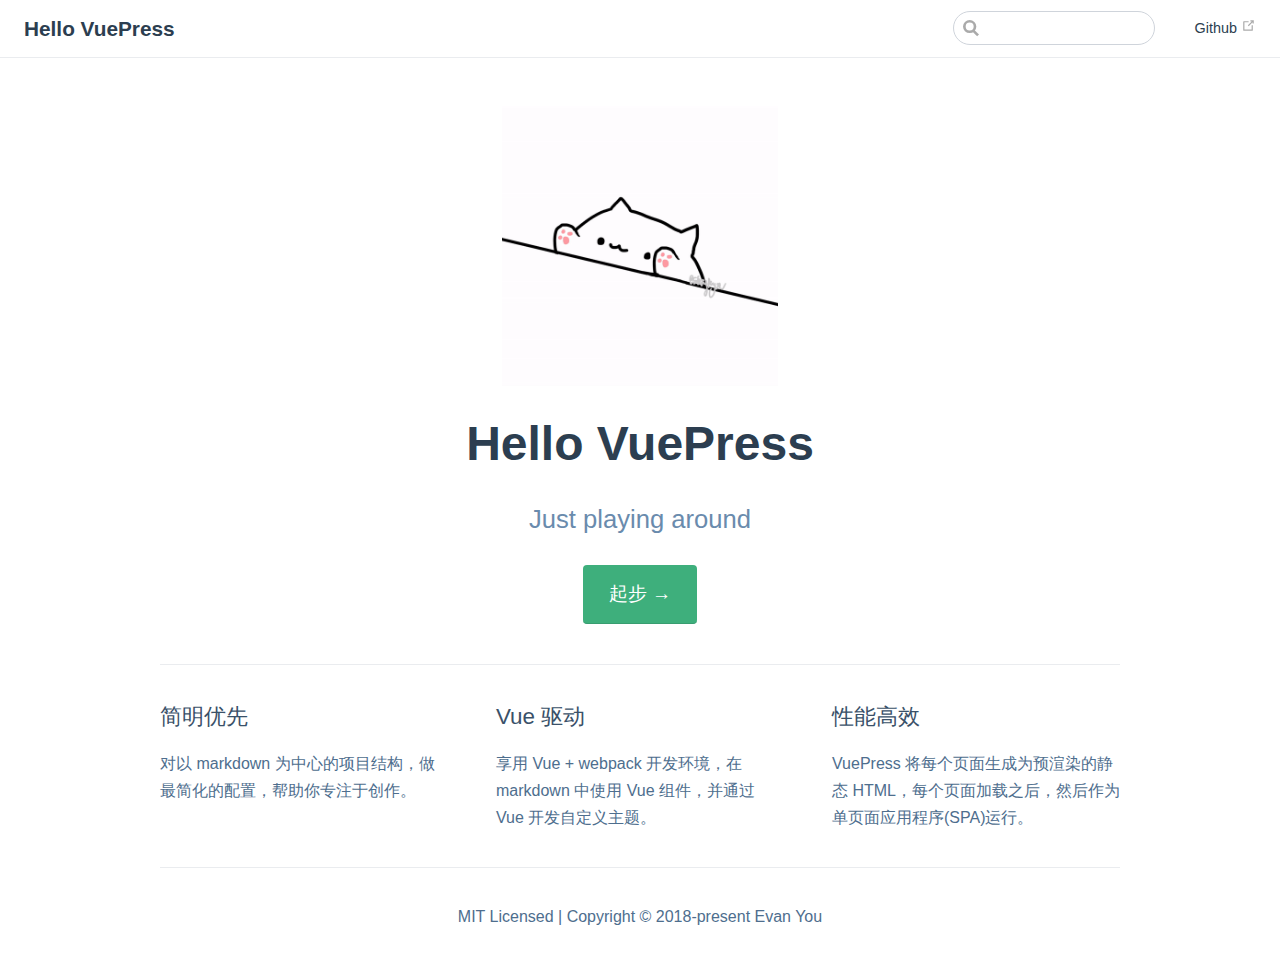
==== commit fecaa806: "init" ====
--- a/index.html
+++ b/index.html
@@ -7,15 +7,19 @@
     <meta name="description" content="Just playing around">
     
     
-    <link rel="preload" href="/assets/css/0.styles.f4d1200b.css" as="style"><link rel="preload" href="/assets/js/app.afc4ded5.js" as="script"><link rel="preload" href="/assets/js/3.95714776.js" as="script"><link rel="prefetch" href="/assets/js/2.624bd1cd.js"><link rel="prefetch" href="/assets/js/4.b741e983.js">
+    <link rel="preload" href="/assets/css/0.styles.f4d1200b.css" as="style"><link rel="preload" href="/assets/js/app.b8bf6c39.js" as="script"><link rel="preload" href="/assets/js/3.95714776.js" as="script"><link rel="prefetch" href="/assets/js/2.624bd1cd.js"><link rel="prefetch" href="/assets/js/4.b741e983.js">
     <link rel="stylesheet" href="/assets/css/0.styles.f4d1200b.css">
   </head>
   <body>
-    <div id="app" data-server-rendered="true"><div class="theme-container no-sidebar"><header class="navbar"><div class="sidebar-button"><svg xmlns="http://www.w3.org/2000/svg" aria-hidden="true" role="img" viewBox="0 0 448 512" class="icon"><path fill="currentColor" d="M436 124H12c-6.627 0-12-5.373-12-12V80c0-6.627 5.373-12 12-12h424c6.627 0 12 5.373 12 12v32c0 6.627-5.373 12-12 12zm0 160H12c-6.627 0-12-5.373-12-12v-32c0-6.627 5.373-12 12-12h424c6.627 0 12 5.373 12 12v32c0 6.627-5.373 12-12 12zm0 160H12c-6.627 0-12-5.373-12-12v-32c0-6.627 5.373-12 12-12h424c6.627 0 12 5.373 12 12v32c0 6.627-5.373 12-12 12z"></path></svg></div> <a href="/" class="home-link router-link-exact-active router-link-active"><!----> <span class="site-name">Hello VuePress</span></a> <div class="links" style="max-width:nullpx;"><div class="search-box"><input aria-label="Search" autocomplete="off" spellcheck="false" value=""> <!----></div> <!----></div></header> <div class="sidebar-mask"></div> <div class="sidebar"><!---->  <!----> </div> <div class="home"><div class="hero"><img src="/hero.png" alt="hero"> <h1>Hello VuePress</h1> <p class="description">
+    <div id="app" data-server-rendered="true"><div class="theme-container no-sidebar"><header class="navbar"><div class="sidebar-button"><svg xmlns="http://www.w3.org/2000/svg" aria-hidden="true" role="img" viewBox="0 0 448 512" class="icon"><path fill="currentColor" d="M436 124H12c-6.627 0-12-5.373-12-12V80c0-6.627 5.373-12 12-12h424c6.627 0 12 5.373 12 12v32c0 6.627-5.373 12-12 12zm0 160H12c-6.627 0-12-5.373-12-12v-32c0-6.627 5.373-12 12-12h424c6.627 0 12 5.373 12 12v32c0 6.627-5.373 12-12 12zm0 160H12c-6.627 0-12-5.373-12-12v-32c0-6.627 5.373-12 12-12h424c6.627 0 12 5.373 12 12v32c0 6.627-5.373 12-12 12z"></path></svg></div> <a href="/" class="home-link router-link-exact-active router-link-active"><!----> <span class="site-name">Hello VuePress</span></a> <div class="links" style="max-width:nullpx;"><div class="search-box"><input aria-label="Search" autocomplete="off" spellcheck="false" value=""> <!----></div> <nav class="nav-links can-hide"> <a href="https://github.com/gitmithy/gitmithy.github.io" target="_blank" rel="noopener noreferrer" class="repo-link">
+    Github
+    <svg xmlns="http://www.w3.org/2000/svg" aria-hidden="true" x="0px" y="0px" viewBox="0 0 100 100" width="15" height="15" class="icon outbound"><path fill="currentColor" d="M18.8,85.1h56l0,0c2.2,0,4-1.8,4-4v-32h-8v28h-48v-48h28v-8h-32l0,0c-2.2,0-4,1.8-4,4v56C14.8,83.3,16.6,85.1,18.8,85.1z"></path> <polygon fill="currentColor" points="45.7,48.7 51.3,54.3 77.2,28.5 77.2,37.2 85.2,37.2 85.2,14.9 62.8,14.9 62.8,22.9 71.5,22.9"></polygon></svg></a></nav></div></header> <div class="sidebar-mask"></div> <div class="sidebar"><nav class="nav-links"> <a href="https://github.com/gitmithy/gitmithy.github.io" target="_blank" rel="noopener noreferrer" class="repo-link">
+    Github
+    <svg xmlns="http://www.w3.org/2000/svg" aria-hidden="true" x="0px" y="0px" viewBox="0 0 100 100" width="15" height="15" class="icon outbound"><path fill="currentColor" d="M18.8,85.1h56l0,0c2.2,0,4-1.8,4-4v-32h-8v28h-48v-48h28v-8h-32l0,0c-2.2,0-4,1.8-4,4v56C14.8,83.3,16.6,85.1,18.8,85.1z"></path> <polygon fill="currentColor" points="45.7,48.7 51.3,54.3 77.2,28.5 77.2,37.2 85.2,37.2 85.2,14.9 62.8,14.9 62.8,22.9 71.5,22.9"></polygon></svg></a></nav>  <!----> </div> <div class="home"><div class="hero"><img src="/bongocat.gif" alt="hero"> <h1>Hello VuePress</h1> <p class="description">
       Just playing around
     </p> <p class="action"><a href="/guide/" class="nav-link action-button">起步 →</a></p></div> <div class="features"><div class="feature"><h2>简明优先</h2> <p>对以 markdown 为中心的项目结构，做最简化的配置，帮助你专注于创作。</p></div><div class="feature"><h2>Vue 驱动</h2> <p>享用 Vue + webpack 开发环境，在 markdown 中使用 Vue 组件，并通过 Vue 开发自定义主题。</p></div><div class="feature"><h2>性能高效</h2> <p>VuePress 将每个页面生成为预渲染的静态 HTML，每个页面加载之后，然后作为单页面应用程序(SPA)运行。</p></div></div> <div class="content custom"></div> <div class="footer">
     MIT Licensed | Copyright © 2018-present Evan You
   </div></div> <!----></div></div>
-    <script src="/assets/js/app.afc4ded5.js" defer></script><script src="/assets/js/3.95714776.js" defer></script>
+    <script src="/assets/js/app.b8bf6c39.js" defer></script><script src="/assets/js/3.95714776.js" defer></script>
   </body>
 </html>
